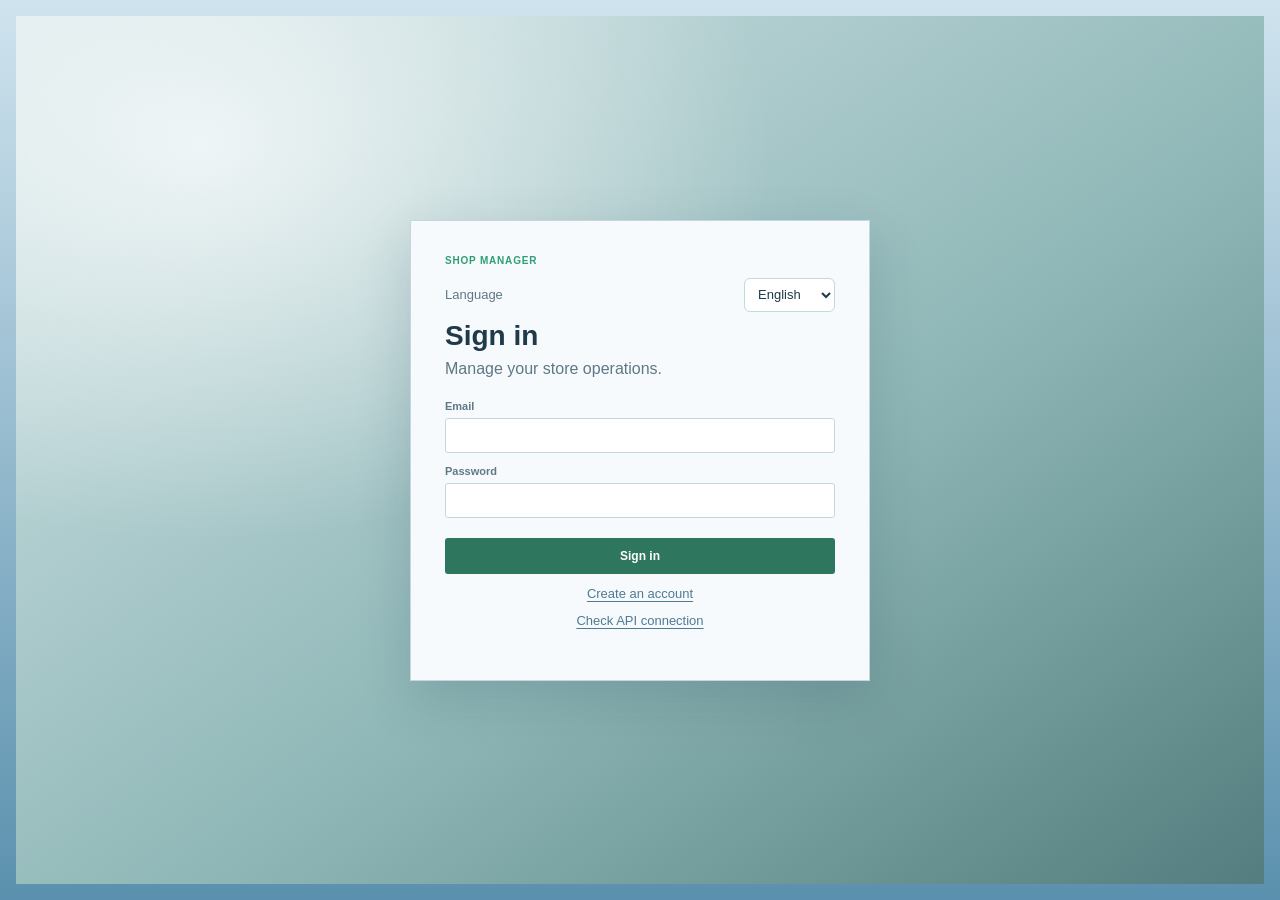
==== frontend/index.html @ 529cd122 "remove api" ====
<!DOCTYPE html>
<html lang="en" data-theme="light">
<head>
  <meta charset="UTF-8" />
  <meta name="viewport" content="width=device-width, initial-scale=1.0" />
  <title>Shop Manager</title>
  <link rel="stylesheet" href="css/style.css" />
</head>
<body>
  <section class="auth-screen" id="authScreen">
    <form class="auth-panel" id="authForm">
      <p class="eyebrow">SHOP MANAGER</p>
      <label class="language-picker"><span>Language</span><select class="language-select" aria-label="Language"><option value="en">English</option><option value="sw">Kiswahili</option></select></label>
      <h1 id="authTitle">Sign in</h1>
      <p class="auth-copy" id="authCopy">Manage your store operations.</p>
      <div class="form-grid" id="authFields"></div>
      <div class="auth-error" id="authError" role="alert" hidden></div>
      <button class="button button--primary button--full" id="authSubmit" type="submit">Sign in</button>
      <button class="text-button" id="authSwitch" type="button">Create an account</button>
      <button class="text-button" id="healthCheck" type="button">Check API connection</button>
      <p class="connection-state" id="connectionState" aria-live="polite"></p>
    </form>
  </section>

  <div class="app" id="app" hidden>
    <button class="menu-backdrop" id="menuBackdrop" type="button" aria-label="Close navigation menu" hidden></button>
    <aside class="sidebar">
      <div class="profile">
        <button class="avatar" id="userAvatar" type="button" aria-label="Change profile picture" title="Change profile picture"><span id="userAvatarInitial"></span><span class="avatar-edit" aria-hidden="true">+</span></button>
        <input id="profileImageInput" type="file" accept="image/jpeg,image/png,image/webp" hidden>
        <p class="profile__name" id="userName"></p>
        <p class="profile__email" id="userEmail"></p>
      </div>
      <nav class="nav" id="nav" aria-label="Main navigation"></nav>
      <button class="nav__item nav__logout" id="logoutBtn" type="button"><span>↪</span><span>Sign out</span></button>
    </aside>
    <main class="main">
      <header class="topbar">
        <button class="menu-toggle" id="menuToggle" type="button" aria-label="Open navigation menu" aria-expanded="false" aria-controls="nav"><span></span><span></span><span></span></button>
        <h1 class="topbar__title" id="pageTitle">Dashboard</h1>
        <div class="topbar__actions">
          <span class="api-indicator" id="apiIndicator">Connected</span>
          <label class="language-picker language-picker--compact"><span class="visually-hidden">Language</span><select class="language-select" aria-label="Language"><option value="en">English</option><option value="sw">Kiswahili</option></select></label>
          <button class="theme-toggle" id="themeToggle" type="button" aria-label="Toggle dark mode"><span class="theme-toggle__knob"></span></button>
        </div>
      </header>
      <div id="view" class="view" aria-live="polite"></div>
      <div class="toast" id="toast" role="status" hidden></div>
    </main>
  </div>

  <script src="js/api.js"></script>
  <script src="js/app.js"></script>
</body>
</html>
---- frontend/css/style.css ----
/* =====================================================
   style.css  -  Inventory Management Dashboard
   Sections:
     1. Theme variables (light + dark)
     2. Base / reset
     3. Layout (sidebar + main)
     4. Sidebar
     5. Top bar
     6. Cards (shared)
     7. Overview stat cards
     8. Users, Pie chart, Top stores
     9. Line chart
    10. Responsive rules
   ===================================================== */

/* ---------- 1. THEME VARIABLES ---------- */
:root {
  --bg-from: #cfe3ee;
  --bg-to: #5b91ae;
  --sidebar: #285a73;
  --sidebar-text: #e6f1f6;
  --surface: #f6fafc;          /* card background */
  --surface-alt: #ffffff;
  --text: #1f3a4a;
  --text-muted: #5f7885;
  --border: #c5d6df;
  --accent: #4f7a93;           /* bars + dark pie slice */
  --accent-light: #b5c9d6;     /* light pie slice */
  --green: #dff3ea;
  --green-border: #a9d7c3;
  --green-icon: #2f9e75;
  --red: #fbe3d9;
  --red-border: #e9a98d;
  --red-icon: #c8643a;
  --expense: #d99a6c;
  --profit: #3f8a6b;
  --shadow: 0 2px 6px rgba(20, 50, 70, 0.12);
}

[data-theme="dark"] {
  --bg-from: #14232d;
  --bg-to: #1d3a4b;
  --sidebar: #0f1d26;
  --surface: #1c3140;
  --surface-alt: #243f51;
  --text: #e4eef3;
  --text-muted: #94adbb;
  --border: #35566a;
  --accent: #6aa3c2;
  --accent-light: #3b5a6d;
  --green: #1f4a3c;
  --green-border: #2f7a60;
  --red: #4d2f25;
  --red-border: #9c5a3f;
  --shadow: 0 2px 6px rgba(0, 0, 0, 0.4);
}

/* ---------- 2. BASE ---------- */
* { box-sizing: border-box; margin: 0; padding: 0; }

body {
  font-family: "Nunito", "Segoe UI", Arial, sans-serif;
  color: var(--text);
  background: linear-gradient(180deg, var(--bg-from), var(--bg-to));
  min-height: 100vh;
  padding: 16px;
}

button { font: inherit; color: inherit; cursor: pointer; border: none; background: none; }
ul { list-style: none; }

/* Icons are inline SVG: they take the colour of their parent */
svg { width: 100%; height: 100%; fill: currentColor; display: block; }

/* ---------- 3. LAYOUT ---------- */
.app {
  display: grid;
  grid-template-columns: 220px 1fr;
  max-width: 1280px;
  min-height: calc(100vh - 32px);
  margin: 0 auto;
  background: var(--bg-from);
  border: 4px solid #111;
  border-radius: 14px;
  overflow: hidden;
}

.main {
  display: flex;
  flex-direction: column;
  gap: 14px;
  padding: 0 14px 14px;
  background: #cde0ea;
}
[data-theme="dark"] .main { background: #172b38; }

.row--middle {
  display: grid;
  grid-template-columns: 1fr 1.6fr 1.5fr;
  gap: 14px;
}

/* ---------- 4. SIDEBAR ---------- */
.sidebar {
  display: flex;
  flex-direction: column;
  background: var(--sidebar);
  color: var(--sidebar-text);
  padding: 22px 0 24px 14px;
}

.profile { text-align: center; padding-right: 14px; margin-bottom: 26px; }

.avatar {
  position: relative;
  width: 62px; height: 62px;
  margin: 0 auto 10px;
  border-radius: 50%;
  border: 3px solid #8fb7cb;
  background: #e6eef2;
  color: var(--sidebar);
  font-size: 22px; font-weight: 800;
  display: grid; place-items: center;
  overflow: hidden;
}
.avatar img { width: 100%; height: 100%; object-fit: cover; }
.avatar-edit { position: absolute; right: 0; bottom: 0; display: grid; width: 21px; height: 21px; place-items: center; border: 2px solid var(--sidebar); border-radius: 50%; background: var(--surface); color: var(--text); font-size: 15px; line-height: 1; }
.avatar:focus-visible { outline: 3px solid #f2c14e; outline-offset: 3px; }
.profile__name  { font-size: 13px; font-weight: 700; }
.profile__email { font-size: 9px; opacity: 0.75; margin-top: 2px; }

.nav { display: flex; flex-direction: column; gap: 6px; flex: 1; }

.nav__item {
  display: flex; align-items: center; gap: 12px;
  width: 100%;
  padding: 11px 16px;
  font-size: 13px; text-align: left;
  color: var(--sidebar-text);
  border-radius: 24px 0 0 24px;     /* rounded on the left only */
  transition: background 0.2s;
}
.nav__item:hover { background: rgba(255, 255, 255, 0.1); }

/* The active item looks like a tab merged into the page */
.nav__item.is-active {
  background: #e4eff5;
  color: var(--sidebar);
  font-weight: 700;
}
[data-theme="dark"] .nav__item.is-active { background: #172b38; color: var(--text); }

.nav__icon { width: 16px; height: 16px; flex-shrink: 0; }
.nav__logout { margin-top: auto; }

/* ---------- 5. TOP BAR ---------- */
.topbar {
  display: flex; align-items: center; justify-content: space-between;
  gap: 12px;
  padding: 14px 4px;
  margin: 0 -14px;
  padding-inline: 18px;
  background: var(--surface);
  border-bottom: 1px solid var(--border);
}
.topbar__title { font-size: 21px; font-weight: 800; }
.topbar__actions { display: flex; align-items: center; gap: 12px; }
.menu-toggle, .menu-backdrop { display: none; }
.menu-toggle { width: 40px; height: 40px; flex: 0 0 40px; place-items: center; gap: 5px; padding: 8px; border: 1px solid var(--border); border-radius: 5px; background: var(--surface-alt); }
.menu-toggle span { display: block; width: 20px; height: 2px; background: currentColor; }
.menu-backdrop[hidden] { display: none; }
.language-picker { display: flex; align-items: center; justify-content: space-between; gap: 10px; margin: 12px 0 8px; color: var(--text-muted); font-size: 13px; }
.language-picker--compact { margin: 0; }
.language-select { min-height: 34px; padding: 5px 9px; border: 1px solid var(--border); border-radius: 6px; background: var(--surface-alt); color: var(--text); font: inherit; }
.language-picker--compact .language-select { min-height: 30px; }

.search {
  display: flex; align-items: center;
  width: 190px;
  padding: 4px 10px;
  border: 1.5px solid var(--text);
  border-radius: 20px;
  background: var(--surface-alt);
}
.search input {
  flex: 1; min-width: 0;
  border: none; outline: none; background: none;
  color: var(--text); font-size: 12px;
}
.search__icon { width: 15px; height: 15px; color: var(--text-muted); }

/* Light / dark switch */
.theme-toggle {
  position: relative;
  width: 44px; height: 20px;
  border-radius: 12px;
  background: #3f6e8a;
}
.theme-toggle__knob {
  position: absolute; top: 3px; left: 4px;
  width: 14px; height: 14px;
  border-radius: 50%;
  background: #cfe6f2;
  transition: transform 0.25s;
}
[data-theme="dark"] .theme-toggle__knob { transform: translateX(22px); }

.bell { width: 20px; height: 20px; color: #c0463a; }

/* ---------- 6. CARDS (shared) ---------- */
.card {
  background: var(--surface);
  border-radius: 10px;
  padding: 14px 16px;
  box-shadow: var(--shadow);
}
.card__header { display: flex; justify-content: space-between; align-items: center; }
.card__title { font-size: 14px; font-weight: 800; }
.dots { color: var(--text-muted); font-weight: 700; }

/* ---------- 7. OVERVIEW ---------- */
.overview__grid {
  display: grid;
  grid-template-columns: repeat(4, 1fr);
  gap: 14px;
  margin-top: 10px;
}

.stat {
  position: relative;
  display: flex; align-items: center; gap: 10px;
  padding: 12px;
  border: 1.5px solid;
  border-radius: 12px;
}
.stat--green { background: var(--green); border-color: var(--green-border); }
.stat--green .stat__icon { color: var(--green-icon); }
.stat--red   { background: var(--red);   border-color: var(--red-border); }
.stat--red   .stat__icon { color: var(--red-icon); }

.stat__icon {
  width: 34px; height: 34px; padding: 7px;
  border-radius: 8px;
  background: rgba(255, 255, 255, 0.6);
  flex-shrink: 0;
}
.stat__value { font-size: 19px; font-weight: 800; line-height: 1.1; }
.stat__label { font-size: 11px; color: var(--text-muted); }

.stat__info {
  position: absolute; right: 6px; bottom: 5px;
  width: 15px; height: 15px;
  border-radius: 50%;
  background: var(--text); color: var(--surface);
  font-size: 10px; font-weight: 800;
  display: grid; place-items: center;
}

/* ---------- 8a. USERS CARD ---------- */
.users { display: flex; flex-direction: column; }
.users__icon {
  width: 36px; height: 36px; padding: 7px;
  margin-top: 14px;
  border: 1.5px solid var(--accent);
  border-radius: 8px;
  color: var(--accent);
  background: var(--surface-alt);
}
.users__value { font-size: 22px; font-weight: 800; margin-top: 8px; }
.users__label { font-size: 12px; color: var(--text-muted); }

/* ---------- 8b. PIE CHART ---------- */
.inventory__body {
  display: flex; align-items: center; justify-content: space-around;
  gap: 16px;
  margin-top: 12px;
}

/* The pie itself is a CSS conic-gradient; main.js sets --sold */
.pie {
  --sold: 32%;
  position: relative;
  width: 120px; height: 120px;
  border-radius: 50%;
  background: conic-gradient(var(--accent-light) 0 var(--sold), var(--accent) var(--sold) 100%);
  flex-shrink: 0;
}
.pie__label { position: absolute; font-size: 12px; font-weight: 800; color: var(--text); }
.pie__label--sold  { top: 18%; right: 14%; }
.pie__label--total { bottom: 24%; left: 18%; color: #fff; }

.legend { display: flex; flex-direction: column; gap: 14px; font-size: 12px; font-weight: 700; }
.legend li { display: flex; align-items: center; gap: 10px; }
.legend__box { width: 24px; height: 22px; border-radius: 4px; border: 1px solid var(--border); }
.legend__box--sold  { background: var(--accent-light); }
.legend__box--total { background: var(--accent); }

/* ---------- 8c. TOP STORES ---------- */
.stores__list { display: flex; flex-direction: column; gap: 9px; margin-top: 14px; }
.store { display: grid; grid-template-columns: 105px 1fr 34px; align-items: center; gap: 8px; font-size: 10px; }
.store__name { font-weight: 600; }
.store__track { height: 9px; }
.store__bar {
  height: 100%;
  border-radius: 0 6px 6px 0;
  background: var(--accent);
  width: 0;                         /* animated to its real width by JS */
  transition: width 0.8s ease;
}
.store__value { text-align: right; font-weight: 600; }
.stores__empty { margin-top: 20px; font-size: 12px; color: var(--text-muted); }

/* ---------- 9. LINE CHART ---------- */
.chart__range { font-size: 12px; color: var(--text-muted); }
.chart__canvas { margin-top: 6px; }
.chart__canvas svg { width: 100%; height: auto; fill: none; }

.axis-label   { font-size: 11px; fill: var(--text); font-weight: 700; }
.grid-line    { stroke: var(--text-muted); stroke-width: 1; stroke-dasharray: 3 3; opacity: 0.6; }
.line         { stroke-width: 2; }
.line--expense { stroke: var(--expense); }
.line--profit  { stroke: var(--profit); }
.area--expense { fill: var(--expense); opacity: 0.18; }
.area--profit  { fill: var(--profit);  opacity: 0.18; }
.tag__box      { rx: 3; }
.tag__text     { font-size: 9px; fill: #fff; font-weight: 700; text-anchor: middle; }

/* ---------- 10. RESPONSIVE ---------- */
@media (max-width: 1000px) {
  .row--middle { grid-template-columns: 1fr 1fr; }
  .stores { grid-column: 1 / -1; }
  .overview__grid { grid-template-columns: repeat(2, 1fr); }
}

@media (max-width: 700px) {
  body { padding: 0; }
  .app { grid-template-columns: 1fr; border-radius: 0; border-width: 0; }
  .sidebar { padding: 14px; }
  .nav { flex-direction: row; flex-wrap: wrap; }
  .nav__item { width: auto; border-radius: 20px; }
  .nav__logout { margin-top: 8px; }
  .row--middle { grid-template-columns: 1fr; }
  .topbar { flex-wrap: wrap; }
  .search { width: 140px; }
}

/* ---------- API-backed workspace ---------- */
[hidden] { display: none !important; }

.auth-screen {
  min-height: calc(100vh - 32px);
  display: grid;
  place-items: center;
  padding: 24px;
  background: radial-gradient(ellipse at 15% 15%, rgba(255,255,255,.72), transparent 38%), linear-gradient(145deg, #d6e7ea, #8eb6b6 58%, #537d7e);
}
.auth-panel {
  width: min(100%, 460px);
  padding: 34px;
  background: var(--surface);
  border: 1px solid var(--border);
  box-shadow: 0 18px 50px rgba(20,50,70,.16);
}
.auth-panel h1 { margin: 8px 0; font-size: 28px; }
.auth-copy { margin-bottom: 22px; color: var(--text-muted); }
.auth-panel > .field { margin-top: 12px; }
.auth-panel .button { margin-top: 20px; }
.auth-error { padding: 10px 12px; margin-top: 14px; color: #8c3025; background: #fbe3d9; border-left: 3px solid #c8643a; font-size: 13px; }
.connection-state { min-height: 18px; color: var(--text-muted); font-size: 12px; text-align: center; }
.text-button { display: block; margin: 12px auto 0; color: var(--accent); font-size: 13px; text-decoration: underline; text-underline-offset: 3px; }
.app { max-width: 1480px; border: 1px solid rgba(31,58,74,.3); border-radius: 8px; }
.main { min-width: 0; background: var(--bg-from); }
.view { display: grid; gap: 14px; min-width: 0; }
.topbar__title { font-size: 20px; }
.topbar__actions { min-height: 28px; }
.api-indicator { color: var(--text-muted); font-size: 11px; }
.metrics-grid { display: grid; grid-template-columns: repeat(4, minmax(0, 1fr)); gap: 12px; }
.metrics-grid--reports { grid-template-columns: repeat(4, minmax(0, 1fr)); }
.metric { display: flex; min-width: 0; flex-direction: column; gap: 7px; padding: 16px; border: 1px solid var(--border); border-top: 3px solid var(--green-icon); background: var(--surface); }
.metric > span { color: var(--text-muted); font-size: 12px; }
.metric strong { overflow-wrap: anywhere; font-size: 22px; line-height: 1.15; }
.metric small { color: var(--text-muted); font-size: 11px; }
.panel { min-width: 0; padding: 18px; background: var(--surface); border: 1px solid var(--border); box-shadow: var(--shadow); }
.panel-heading { display: flex; align-items: center; justify-content: space-between; gap: 12px; margin-bottom: 16px; }
.panel-heading h2 { font-size: 15px; }
.eyebrow { color: var(--green-icon); font-size: 10px; font-weight: 800; letter-spacing: .08em; }
.summary-grid { display: grid; grid-template-columns: repeat(3, minmax(0, 1fr)); gap: 12px; }
.summary-grid .metric { background: var(--surface-alt); }
.form-grid { display: grid; grid-template-columns: repeat(2, minmax(0, 1fr)); gap: 12px; }
.field { display: flex; min-width: 0; flex-direction: column; gap: 6px; color: var(--text-muted); font-size: 11px; font-weight: 700; }
.field--wide { grid-column: 1 / -1; }
.field--compact { min-width: 135px; }
.field input, .field select, .field textarea, .inline-search input {
  width: 100%; min-width: 0; padding: 9px 10px; border: 1px solid var(--border); border-radius: 3px;
  background: var(--surface-alt); color: var(--text); font: inherit; font-size: 13px; outline-color: var(--green-icon);
}
.field textarea { min-height: 76px; resize: vertical; }
.field input[type="checkbox"] { width: 18px; height: 18px; accent-color: var(--green-icon); }
.field input[type="file"] { padding: 7px; font-size: 11px; }
.file-input { margin-top: 6px; }
.form-actions { display: flex; align-items: center; gap: 8px; margin-top: 14px; }
.button { min-height: 36px; padding: 8px 13px; border: 1px solid transparent; border-radius: 3px; font-size: 12px; font-weight: 700; }
.button:disabled { opacity: .6; cursor: wait; }
.button--primary { color: #fff; background: #2f765f; }
.button--secondary { border-color: var(--border); background: var(--surface-alt); }
.button--danger { color: #fff; background: #a94436; }
.button--full { width: 100%; }
.mini-button { padding: 5px 7px; border: 1px solid var(--border); border-radius: 3px; background: var(--surface-alt); font-size: 11px; }
.mini-button--danger { color: #a94436; }
.row-actions { display: flex; gap: 6px; white-space: nowrap; }
.table-wrap { overflow-x: auto; }
table { width: 100%; border-collapse: collapse; font-size: 12px; text-align: left; }
th { padding: 9px 10px; color: var(--text-muted); border-bottom: 1px solid var(--border); font-size: 10px; text-transform: uppercase; }
td { padding: 11px 10px; border-bottom: 1px solid var(--border); }
tbody tr:last-child td { border-bottom: 0; }
.empty-inline, .loading-state { padding: 18px 0; color: var(--text-muted); font-size: 13px; }
.empty-state { padding: 28px; border: 1px solid var(--border); background: var(--surface); }
.empty-state h2 { margin-bottom: 8px; font-size: 17px; }
.empty-state p { margin-bottom: 18px; color: var(--text-muted); font-size: 13px; }
.status { color: #267356; font-size: 11px; font-weight: 700; }
.status--low { color: #b04a32; }
.inline-search input { width: 210px; }
.sale-lines { display: grid; gap: 10px; margin-top: 14px; }
.sale-line { display: grid; grid-template-columns: minmax(0, 1fr) 120px auto; align-items: end; gap: 10px; padding: 10px; background: var(--surface-alt); border: 1px solid var(--border); }
.admin-form { align-items: end; }
.listing-grid { display: grid; grid-template-columns: repeat(3, minmax(0, 1fr)); gap: 14px; align-items: start; }
.listing { overflow: hidden; border: 1px solid var(--border); background: var(--surface); }
.listing__image { height: 170px; display: grid; place-items: center; overflow: hidden; background: linear-gradient(145deg, #dcebea, #b0cbc3); color: #397565; font-size: 12px; font-weight: 800; }
.listing__image img { width: 100%; height: 100%; object-fit: cover; }
.listing__content { padding: 15px; }
.listing__content h2 { margin: 6px 0; font-size: 16px; }
.listing__content > p:not(.eyebrow) { min-height: 38px; color: var(--text-muted); font-size: 12px; }
.listing__meta { display: flex; justify-content: space-between; gap: 8px; margin: 14px 0 8px; font-size: 12px; }
.listing__meta span { color: var(--text-muted); text-align: right; }
.listing__content a { color: var(--accent); font-size: 12px; }
.toast { position: fixed; right: 24px; bottom: 24px; z-index: 10; max-width: min(420px, calc(100vw - 32px)); padding: 12px 16px; color: #fff; background: #2f765f; box-shadow: var(--shadow); font-size: 13px; }
.toast--error { background: #a94436; }
.visually-hidden { position: absolute; width: 1px; height: 1px; overflow: hidden; clip: rect(0,0,0,0); white-space: nowrap; }

@media (max-width: 1000px) {
  .metrics-grid, .metrics-grid--reports { grid-template-columns: repeat(2, minmax(0, 1fr)); }
  .listing-grid { grid-template-columns: repeat(2, minmax(0, 1fr)); }
}
@media (max-width: 700px) {
  .app { display: block; min-height: 100vh; overflow: visible; }
  .sidebar { position: fixed; inset: 0 auto 0 0; z-index: 21; width: min(300px, 85vw); overflow-y: auto; padding: 18px 14px; box-shadow: 8px 0 28px rgba(0, 0, 0, .2); transform: translateX(-105%); transition: transform .22s ease; }
  .app.is-menu-open .sidebar { transform: translateX(0); }
  .menu-toggle { display: grid; }
  .menu-backdrop:not([hidden]) { position: fixed; inset: 0; z-index: 20; display: block; background: rgba(10, 22, 29, .48); }
  .profile { display: grid; grid-template-columns: 42px 1fr; align-items: center; column-gap: 10px; margin: 0 0 12px; text-align: left; }
  .avatar { grid-row: span 2; width: 42px; height: 42px; margin: 0; }
  .profile__email { overflow-wrap: anywhere; }
  .nav { flex-direction: column; flex-wrap: nowrap; gap: 4px; }
  .nav__item { width: 100%; padding: 10px; border-radius: 5px; }
  .nav__logout { margin-top: 4px; }
  .main { padding: 0 10px 14px; }
  .topbar { flex-wrap: nowrap; gap: 8px; margin: 0 -10px 4px; padding-inline: 12px; }
  .topbar__title { min-width: 0; flex: 1; overflow-wrap: anywhere; font-size: 16px; }
  .topbar__actions { gap: 8px; }
  .api-indicator { display: none; }
  .panel { padding: 13px; }
  .summary-grid, .listing-grid { grid-template-columns: 1fr; }
  .form-grid { grid-template-columns: 1fr; }
  .field--wide { grid-column: auto; }
  .panel-heading { align-items: flex-start; }
  .inline-search input { width: 145px; }
  .sale-line { grid-template-columns: minmax(0, 1fr) 84px; }
  .sale-line .mini-button { grid-column: 1 / -1; justify-self: end; }
  .auth-screen { min-height: 100vh; padding: 16px; }
  .auth-panel { padding: 24px; }
}
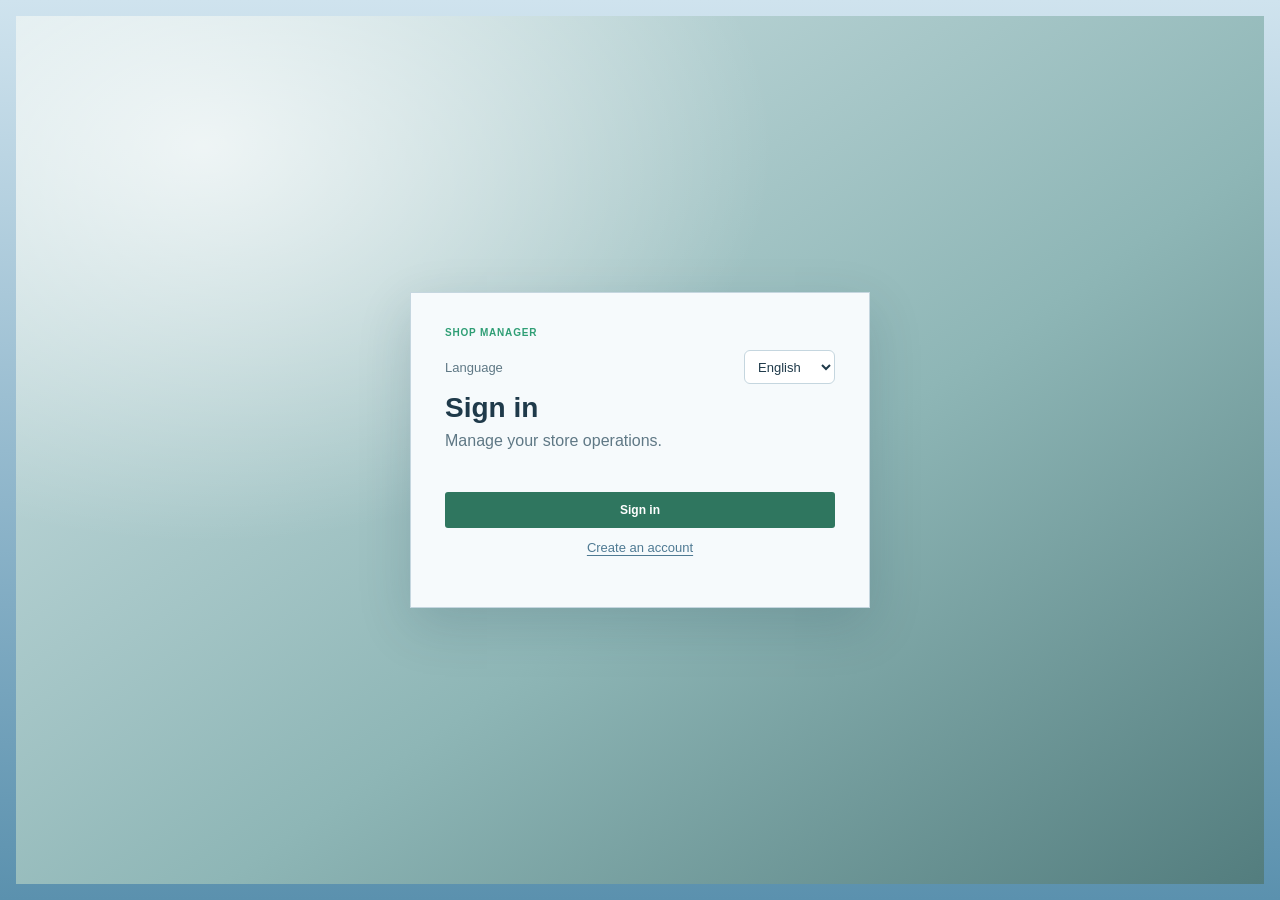
==== commit a3f4ac31: "All changes" ====
--- a/frontend/index.html
+++ b/frontend/index.html
@@ -1,55 +1,112 @@
-<!DOCTYPE html>
+<!doctype html>
 <html lang="en" data-theme="light">
-<head>
-  <meta charset="UTF-8" />
-  <meta name="viewport" content="width=device-width, initial-scale=1.0" />
-  <title>Shop Manager</title>
-  <link rel="stylesheet" href="css/style.css" />
-</head>
-<body>
-  <section class="auth-screen" id="authScreen">
-    <form class="auth-panel" id="authForm">
-      <p class="eyebrow">SHOP MANAGER</p>
-      <label class="language-picker"><span>Language</span><select class="language-select" aria-label="Language"><option value="en">English</option><option value="sw">Kiswahili</option></select></label>
-      <h1 id="authTitle">Sign in</h1>
-      <p class="auth-copy" id="authCopy">Manage your store operations.</p>
-      <div class="form-grid" id="authFields"></div>
-      <div class="auth-error" id="authError" role="alert" hidden></div>
-      <button class="button button--primary button--full" id="authSubmit" type="submit">Sign in</button>
-      <button class="text-button" id="authSwitch" type="button">Create an account</button>
-      <button class="text-button" id="healthCheck" type="button">Check API connection</button>
-      <p class="connection-state" id="connectionState" aria-live="polite"></p>
-    </form>
-  </section>
+  <head>
+    <meta charset="UTF-8" />
+    <meta name="viewport" content="width=device-width, initial-scale=1.0" />
+    <title>Shop Manager</title>
+    <link rel="stylesheet" href="css/style.css" />
+  </head>
+  <body>
+    <section class="auth-screen" id="authScreen">
+      <form class="auth-panel" id="authForm">
+        <p class="eyebrow">SHOP MANAGER</p>
+        <label class="language-picker"
+          ><span>Language</span
+          ><select class="language-select" aria-label="Language">
+            <option value="en">English</option>
+            <option value="sw">Kiswahili</option>
+          </select></label
+        >
+        <h1 id="authTitle">Sign in</h1>
+        <p class="auth-copy" id="authCopy">Manage your store operations.</p>
+        <div class="form-grid" id="authFields"></div>
+        <div class="auth-error" id="authError" role="alert" hidden></div>
+        <button
+          class="button button--primary button--full"
+          id="authSubmit"
+          type="submit"
+        >
+          Sign in
+        </button>
+        <button class="text-button" id="authSwitch" type="button">
+          Create an account
+        </button>
+        <p class="connection-state" id="connectionState" aria-live="polite"></p>
+      </form>
+    </section>
 
-  <div class="app" id="app" hidden>
-    <button class="menu-backdrop" id="menuBackdrop" type="button" aria-label="Close navigation menu" hidden></button>
-    <aside class="sidebar">
-      <div class="profile">
-        <button class="avatar" id="userAvatar" type="button" aria-label="Change profile picture" title="Change profile picture"><span id="userAvatarInitial"></span><span class="avatar-edit" aria-hidden="true">+</span></button>
-        <input id="profileImageInput" type="file" accept="image/jpeg,image/png,image/webp" hidden>
-        <p class="profile__name" id="userName"></p>
-        <p class="profile__email" id="userEmail"></p>
-      </div>
-      <nav class="nav" id="nav" aria-label="Main navigation"></nav>
-      <button class="nav__item nav__logout" id="logoutBtn" type="button"><span>↪</span><span>Sign out</span></button>
-    </aside>
-    <main class="main">
-      <header class="topbar">
-        <button class="menu-toggle" id="menuToggle" type="button" aria-label="Open navigation menu" aria-expanded="false" aria-controls="nav"><span></span><span></span><span></span></button>
-        <h1 class="topbar__title" id="pageTitle">Dashboard</h1>
-        <div class="topbar__actions">
-          <span class="api-indicator" id="apiIndicator">Connected</span>
-          <label class="language-picker language-picker--compact"><span class="visually-hidden">Language</span><select class="language-select" aria-label="Language"><option value="en">English</option><option value="sw">Kiswahili</option></select></label>
-          <button class="theme-toggle" id="themeToggle" type="button" aria-label="Toggle dark mode"><span class="theme-toggle__knob"></span></button>
+    <div class="app" id="app" hidden>
+      <button
+        class="menu-backdrop"
+        id="menuBackdrop"
+        type="button"
+        aria-label="Close navigation menu"
+        hidden
+      ></button>
+      <aside class="sidebar">
+        <div class="profile">
+          <button
+            class="avatar"
+            id="userAvatar"
+            type="button"
+            aria-label="Change profile picture"
+            title="Change profile picture"
+          >
+            <span id="userAvatarInitial"></span
+            ><span class="avatar-edit" aria-hidden="true">+</span>
+          </button>
+          <input
+            id="profileImageInput"
+            type="file"
+            accept="image/jpeg,image/png,image/webp"
+            hidden
+          />
+          <p class="profile__name" id="userName"></p>
+          <p class="profile__email" id="userEmail"></p>
         </div>
-      </header>
-      <div id="view" class="view" aria-live="polite"></div>
-      <div class="toast" id="toast" role="status" hidden></div>
-    </main>
-  </div>
+        <nav class="nav" id="nav" aria-label="Main navigation"></nav>
+        <button class="nav__item nav__logout" id="logoutBtn" type="button">
+          <span>↪</span><span>Sign out</span>
+        </button>
+      </aside>
+      <main class="main">
+        <header class="topbar">
+          <button
+            class="menu-toggle"
+            id="menuToggle"
+            type="button"
+            aria-label="Open navigation menu"
+            aria-expanded="false"
+            aria-controls="nav"
+          >
+            <span></span><span></span><span></span>
+          </button>
+          <h1 class="topbar__title" id="pageTitle">Dashboard</h1>
+          <div class="topbar__actions">
+            <span class="api-indicator" id="apiIndicator">Connected</span>
+            <label class="language-picker language-picker--compact"
+              ><span class="visually-hidden">Language</span
+              ><select class="language-select" aria-label="Language">
+                <option value="en">English</option>
+                <option value="sw">Kiswahili</option>
+              </select></label
+            >
+            <button
+              class="theme-toggle"
+              id="themeToggle"
+              type="button"
+              aria-label="Toggle dark mode"
+            >
+              <span class="theme-toggle__knob"></span>
+            </button>
+          </div>
+        </header>
+        <div id="view" class="view" aria-live="polite"></div>
+        <div class="toast" id="toast" role="status" hidden></div>
+      </main>
+    </div>
 
-  <script src="js/api.js"></script>
-  <script src="js/app.js"></script>
-</body>
+    <script src="js/api.js"></script>
+    <script src="js/app.js"></script>
+  </body>
 </html>
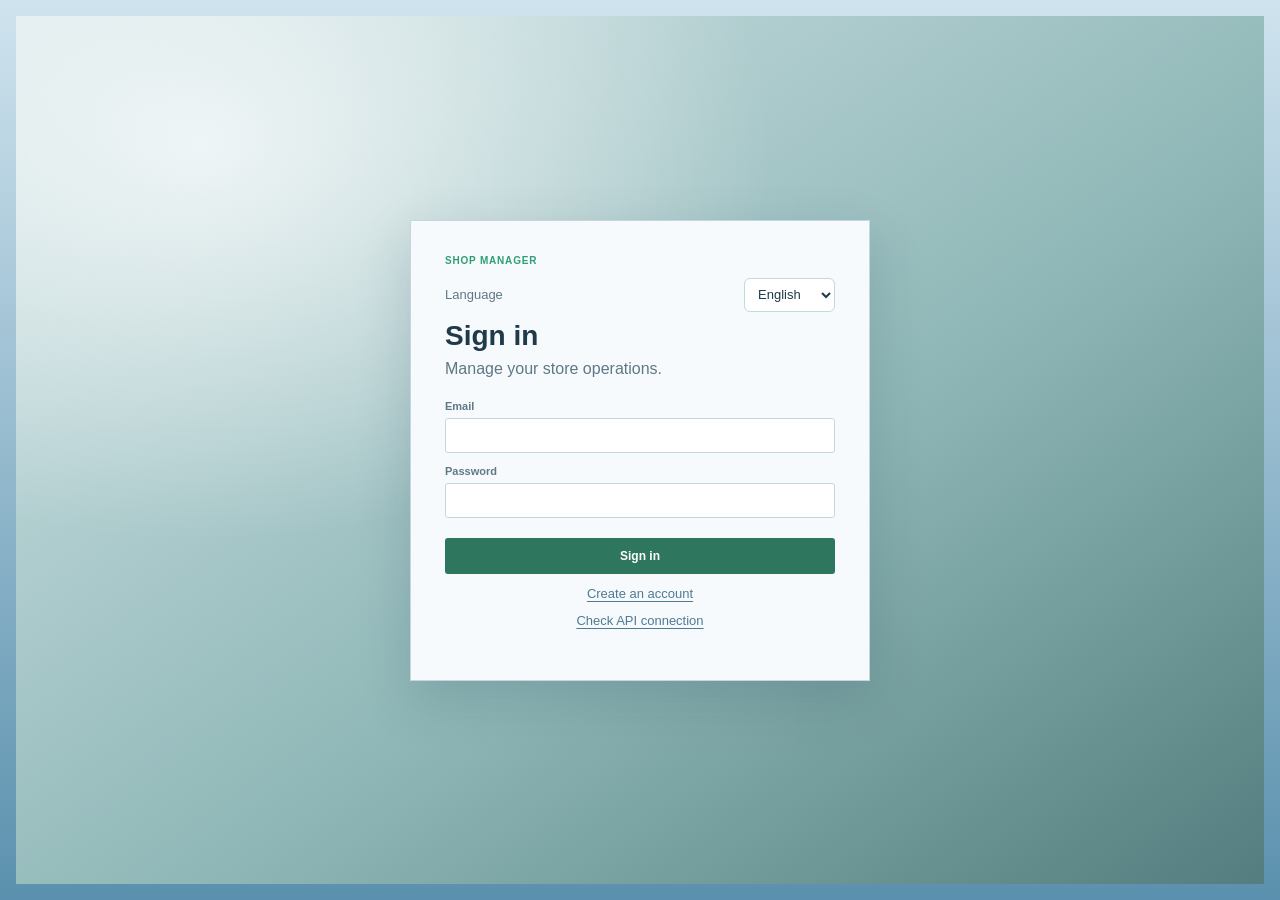
==== commit 3dfebc82: "replace changes" ====
--- a/frontend/index.html
+++ b/frontend/index.html
@@ -30,6 +30,9 @@
         </button>
         <button class="text-button" id="authSwitch" type="button">
           Create an account
+        </button>
+        <button class="text-button" id="healthCheck" type="button">
+           Check API connection
         </button>
         <p class="connection-state" id="connectionState" aria-live="polite"></p>
       </form>
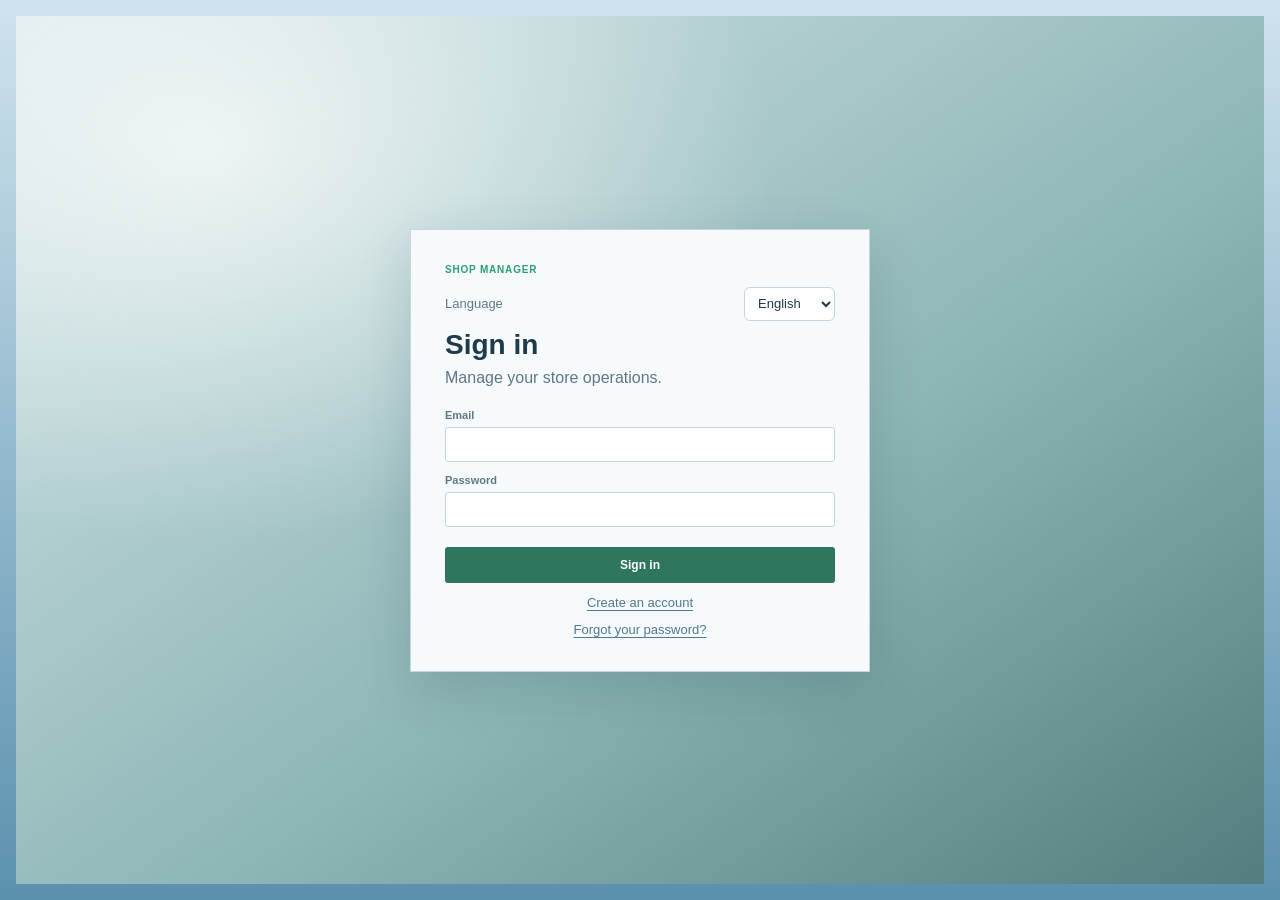
==== commit a367a838: "add forgot password" ====
--- a/frontend/index.html
+++ b/frontend/index.html
@@ -31,10 +31,9 @@
         <button class="text-button" id="authSwitch" type="button">
           Create an account
         </button>
-        <button class="text-button" id="healthCheck" type="button">
-           Check API connection
+        <button class="text-button" id="forgotPassword" type="button">
+          Forgot your password?
         </button>
-        <p class="connection-state" id="connectionState" aria-live="polite"></p>
       </form>
     </section>
 
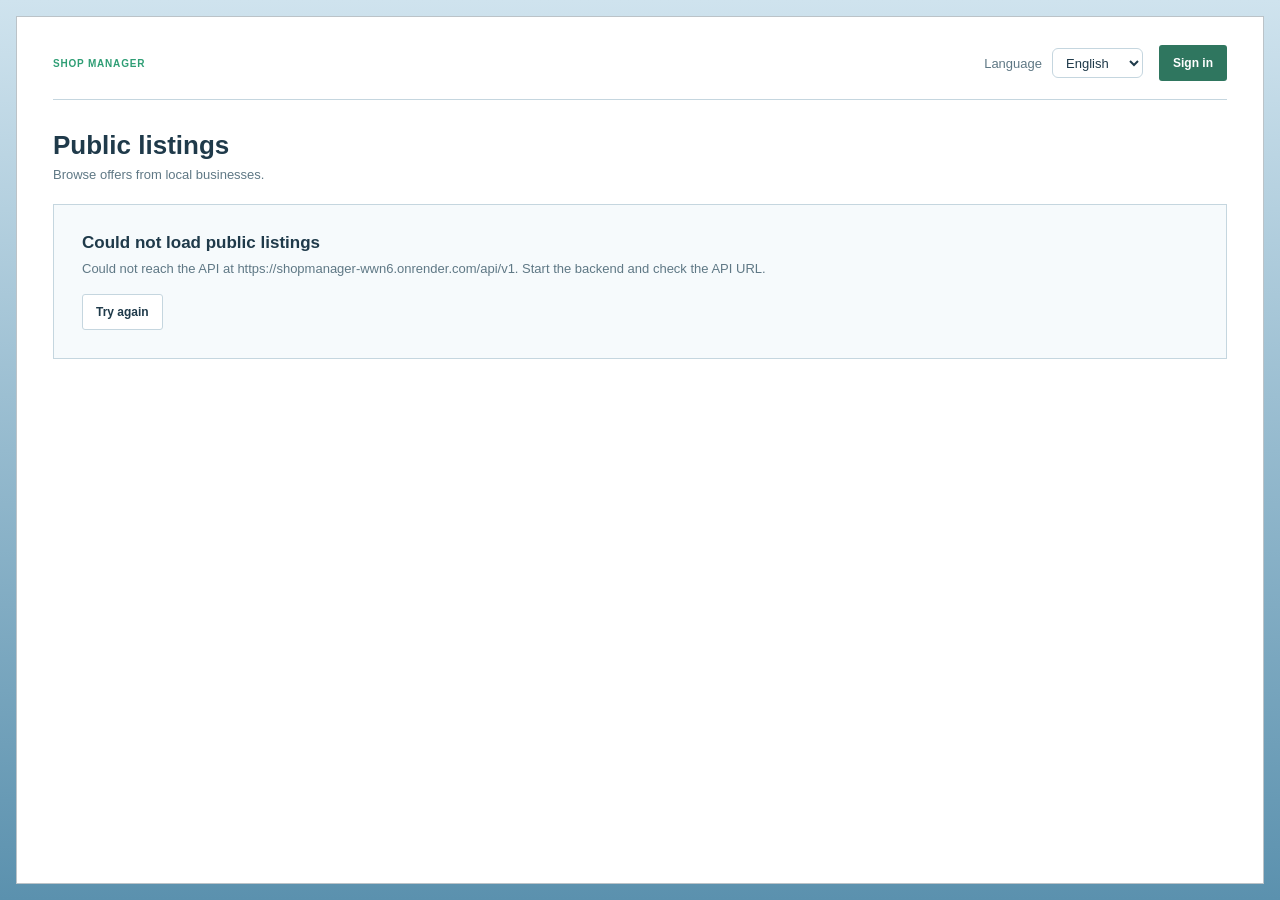
==== commit 50ff8495: "Add configaration of frontend" ====
--- a/frontend/index.html
+++ b/frontend/index.html
@@ -7,6 +7,31 @@
     <link rel="stylesheet" href="css/style.css" />
   </head>
   <body>
+    <section class="public-screen" id="publicScreen" hidden>
+      <header class="public-header">
+        <p class="eyebrow">SHOP MANAGER</p>
+        <div class="public-header__actions">
+          <label class="language-picker language-picker--compact"
+            ><span>Language</span
+            ><select class="language-select" aria-label="Language">
+              <option value="en">English</option>
+              <option value="sw">Kiswahili</option>
+            </select></label
+          >
+          <button class="button button--primary" id="publicSignIn" type="button">
+            Sign in
+          </button>
+        </div>
+      </header>
+      <main>
+        <div class="public-heading">
+          <h1>Public listings</h1>
+          <p>Browse offers from local businesses.</p>
+        </div>
+        <div id="publicListings" aria-live="polite"></div>
+      </main>
+    </section>
+
     <section class="auth-screen" id="authScreen">
       <form class="auth-panel" id="authForm">
         <p class="eyebrow">SHOP MANAGER</p>
@@ -33,6 +58,9 @@
         </button>
         <button class="text-button" id="forgotPassword" type="button">
           Forgot your password?
+        </button>
+        <button class="text-button" id="authPublicListings" type="button">
+          Browse public listings
         </button>
       </form>
     </section>
--- a/frontend/css/style.css
+++ b/frontend/css/style.css
@@ -354,6 +354,19 @@
   padding: 24px;
   background: radial-gradient(ellipse at 15% 15%, rgba(255,255,255,.72), transparent 38%), linear-gradient(145deg, #d6e7ea, #8eb6b6 58%, #537d7e);
 }
+.public-screen {
+  max-width: 1480px;
+  min-height: calc(100vh - 32px);
+  margin: 0 auto;
+  padding: 28px 36px 40px;
+  border: 1px solid rgba(31,58,74,.3);
+  background: var(--surface-alt);
+}
+.public-header { display: flex; align-items: center; justify-content: space-between; gap: 16px; padding-bottom: 18px; border-bottom: 1px solid var(--border); }
+.public-header__actions { display: flex; align-items: center; gap: 16px; }
+.public-heading { margin: 30px 0 22px; }
+.public-heading h1 { font-size: 26px; }
+.public-heading p { margin-top: 6px; color: var(--text-muted); font-size: 13px; }
 .auth-panel {
   width: min(100%, 460px);
   padding: 34px;
@@ -468,4 +481,7 @@
   .sale-line .mini-button { grid-column: 1 / -1; justify-self: end; }
   .auth-screen { min-height: 100vh; padding: 16px; }
   .auth-panel { padding: 24px; }
-}
+  .public-screen { min-height: 100vh; padding: 18px; }
+  .public-header { align-items: flex-start; flex-wrap: wrap; }
+  .public-header__actions { gap: 10px; }
+}
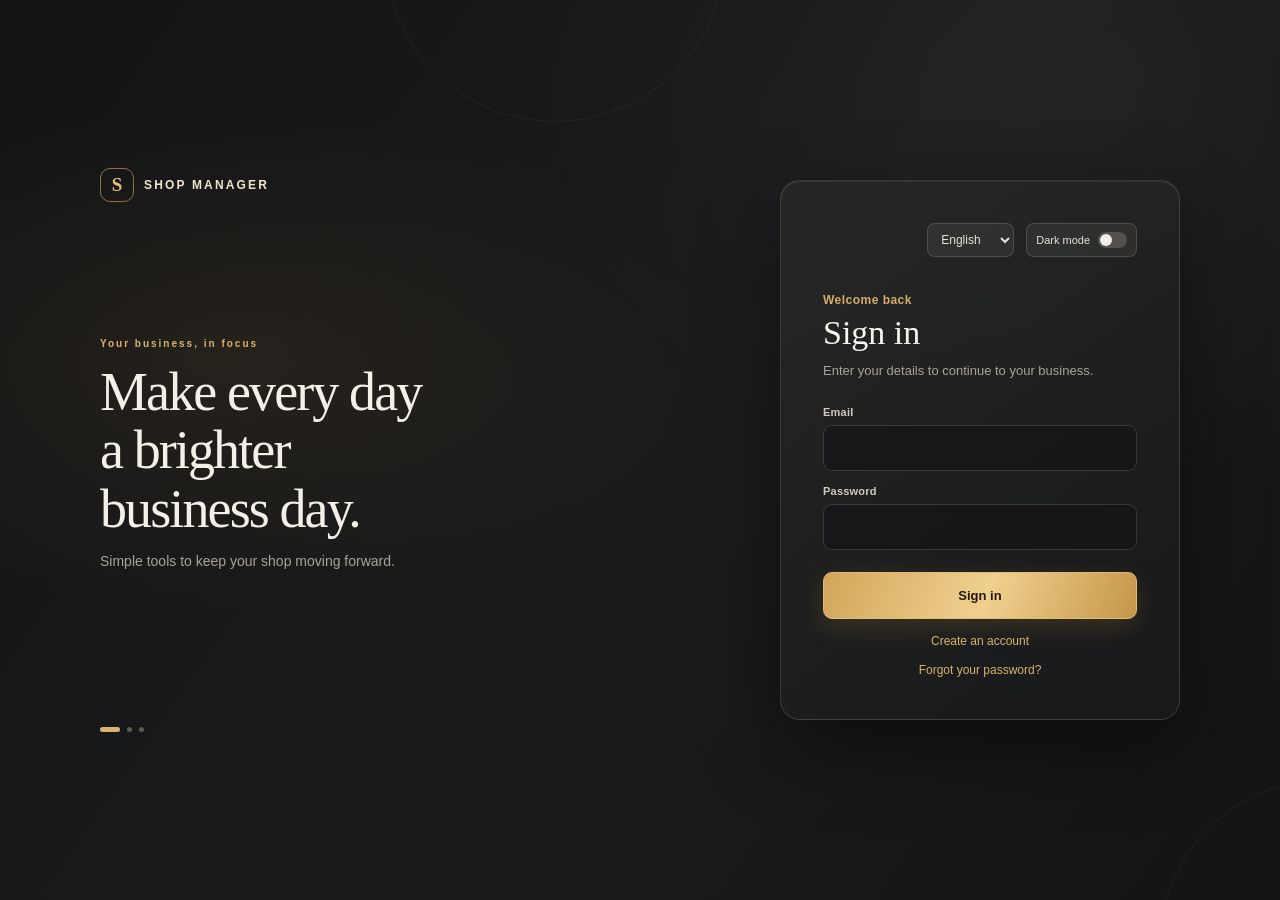
==== commit 96f9b194: "frontend modification" ====
--- a/frontend/index.html
+++ b/frontend/index.html
@@ -7,62 +7,57 @@
     <link rel="stylesheet" href="css/style.css" />
   </head>
   <body>
-    <section class="public-screen" id="publicScreen" hidden>
-      <header class="public-header">
-        <p class="eyebrow">SHOP MANAGER</p>
-        <div class="public-header__actions">
-          <label class="language-picker language-picker--compact"
-            ><span>Language</span
-            ><select class="language-select" aria-label="Language">
-              <option value="en">English</option>
-              <option value="sw">Kiswahili</option>
-            </select></label
+    <section class="auth-screen" id="authScreen">
+      <div class="auth-layout">
+        <aside class="auth-showcase" aria-hidden="true">
+          <p class="auth-brand"><span class="auth-brand__icon">S</span> SHOP MANAGER</p>
+          <div class="auth-showcase-copy">
+            <p class="auth-kicker">Your business, in focus</p>
+            <h2>Make every day a brighter business day.</h2>
+            <p>Simple tools to keep your shop moving forward.</p>
+          </div>
+          <div class="auth-showcase-dots"><span></span><span></span><span></span></div>
+        </aside>
+        <form class="auth-panel" id="authForm">
+          <div class="auth-toolbar">
+            <label class="language-picker language-picker--compact">
+              <span class="visually-hidden">Language</span>
+              <select class="language-select" aria-label="Language">
+                  <option value="en">English</option>
+                  <option value="sw">Kiswahili</option>
+                </select>
+              </label>
+            <button
+              class="auth-theme-toggle"
+              id="authThemeToggle"
+              type="button"
+              aria-label="Switch to light mode"
+              aria-pressed="false"
+            >
+              <span class="auth-theme-toggle__label" id="authThemeLabel">Dark mode</span>
+              <span class="auth-theme-toggle__track" aria-hidden="true"><span></span></span>
+            </button>
+          </div>
+          <p class="auth-greeting" id="authGreeting">Welcome back</p>
+          <h1 id="authTitle">Sign in</h1>
+          <p class="auth-copy" id="authCopy">Manage your store operations.</p>
+          <div class="form-grid" id="authFields"></div>
+          <div class="auth-error" id="authError" role="alert" hidden></div>
+          <button
+            class="auth-submit"
+            id="authSubmit"
+            type="submit"
           >
-          <button class="button button--primary" id="publicSignIn" type="button">
             Sign in
           </button>
-        </div>
-      </header>
-      <main>
-        <div class="public-heading">
-          <h1>Public listings</h1>
-          <p>Browse offers from local businesses.</p>
-        </div>
-        <div id="publicListings" aria-live="polite"></div>
-      </main>
-    </section>
-
-    <section class="auth-screen" id="authScreen">
-      <form class="auth-panel" id="authForm">
-        <p class="eyebrow">SHOP MANAGER</p>
-        <label class="language-picker"
-          ><span>Language</span
-          ><select class="language-select" aria-label="Language">
-            <option value="en">English</option>
-            <option value="sw">Kiswahili</option>
-          </select></label
-        >
-        <h1 id="authTitle">Sign in</h1>
-        <p class="auth-copy" id="authCopy">Manage your store operations.</p>
-        <div class="form-grid" id="authFields"></div>
-        <div class="auth-error" id="authError" role="alert" hidden></div>
-        <button
-          class="button button--primary button--full"
-          id="authSubmit"
-          type="submit"
-        >
-          Sign in
-        </button>
-        <button class="text-button" id="authSwitch" type="button">
-          Create an account
-        </button>
-        <button class="text-button" id="forgotPassword" type="button">
-          Forgot your password?
-        </button>
-        <button class="text-button" id="authPublicListings" type="button">
-          Browse public listings
-        </button>
-      </form>
+          <button class="text-button" id="authSwitch" type="button">
+            Create an account
+          </button>
+          <button class="text-button" id="forgotPassword" type="button">
+            Forgot your password?
+          </button>
+        </form>
+      </div>
     </section>
 
     <div class="app" id="app" hidden>
--- a/frontend/css/style.css
+++ b/frontend/css/style.css
@@ -19,13 +19,13 @@
   --bg-to: #5b91ae;
   --sidebar: #285a73;
   --sidebar-text: #e6f1f6;
-  --surface: #f6fafc;          /* card background */
+  --surface: #f6fafc; /* card background */
   --surface-alt: #ffffff;
   --text: #1f3a4a;
   --text-muted: #5f7885;
   --border: #c5d6df;
-  --accent: #4f7a93;           /* bars + dark pie slice */
-  --accent-light: #b5c9d6;     /* light pie slice */
+  --accent: #4f7a93; /* bars + dark pie slice */
+  --accent-light: #b5c9d6; /* light pie slice */
   --green: #dff3ea;
   --green-border: #a9d7c3;
   --green-icon: #2f9e75;
@@ -56,7 +56,11 @@
 }
 
 /* ---------- 2. BASE ---------- */
-* { box-sizing: border-box; margin: 0; padding: 0; }
+* {
+  box-sizing: border-box;
+  margin: 0;
+  padding: 0;
+}
 
 body {
   font-family: "Nunito", "Segoe UI", Arial, sans-serif;
@@ -66,11 +70,24 @@
   padding: 16px;
 }
 
-button { font: inherit; color: inherit; cursor: pointer; border: none; background: none; }
-ul { list-style: none; }
+button {
+  font: inherit;
+  color: inherit;
+  cursor: pointer;
+  border: none;
+  background: none;
+}
+ul {
+  list-style: none;
+}
 
 /* Icons are inline SVG: they take the colour of their parent */
-svg { width: 100%; height: 100%; fill: currentColor; display: block; }
+svg {
+  width: 100%;
+  height: 100%;
+  fill: currentColor;
+  display: block;
+}
 
 /* ---------- 3. LAYOUT ---------- */
 .app {
@@ -92,7 +109,9 @@
   padding: 0 14px 14px;
   background: #cde0ea;
 }
-[data-theme="dark"] .main { background: #172b38; }
+[data-theme="dark"] .main {
+  background: #172b38;
+}
 
 .row--middle {
   display: grid;
@@ -109,38 +128,83 @@
   padding: 22px 0 24px 14px;
 }
 
-.profile { text-align: center; padding-right: 14px; margin-bottom: 26px; }
+.profile {
+  text-align: center;
+  padding-right: 14px;
+  margin-bottom: 26px;
+}
 
 .avatar {
   position: relative;
-  width: 62px; height: 62px;
+  width: 62px;
+  height: 62px;
   margin: 0 auto 10px;
   border-radius: 50%;
   border: 3px solid #8fb7cb;
   background: #e6eef2;
   color: var(--sidebar);
-  font-size: 22px; font-weight: 800;
-  display: grid; place-items: center;
+  font-size: 22px;
+  font-weight: 800;
+  display: grid;
+  place-items: center;
   overflow: hidden;
 }
-.avatar img { width: 100%; height: 100%; object-fit: cover; }
-.avatar-edit { position: absolute; right: 0; bottom: 0; display: grid; width: 21px; height: 21px; place-items: center; border: 2px solid var(--sidebar); border-radius: 50%; background: var(--surface); color: var(--text); font-size: 15px; line-height: 1; }
-.avatar:focus-visible { outline: 3px solid #f2c14e; outline-offset: 3px; }
-.profile__name  { font-size: 13px; font-weight: 700; }
-.profile__email { font-size: 9px; opacity: 0.75; margin-top: 2px; }
-
-.nav { display: flex; flex-direction: column; gap: 6px; flex: 1; }
+.avatar img {
+  width: 100%;
+  height: 100%;
+  object-fit: cover;
+}
+.avatar-edit {
+  position: absolute;
+  right: 0;
+  bottom: 0;
+  display: grid;
+  width: 21px;
+  height: 21px;
+  place-items: center;
+  border: 2px solid var(--sidebar);
+  border-radius: 50%;
+  background: var(--surface);
+  color: var(--text);
+  font-size: 15px;
+  line-height: 1;
+}
+.avatar:focus-visible {
+  outline: 3px solid #f2c14e;
+  outline-offset: 3px;
+}
+.profile__name {
+  font-size: 13px;
+  font-weight: 700;
+}
+.profile__email {
+  font-size: 9px;
+  opacity: 0.75;
+  margin-top: 2px;
+}
+
+.nav {
+  display: flex;
+  flex-direction: column;
+  gap: 6px;
+  flex: 1;
+}
 
 .nav__item {
-  display: flex; align-items: center; gap: 12px;
+  display: flex;
+  align-items: center;
+  gap: 12px;
   width: 100%;
   padding: 11px 16px;
-  font-size: 13px; text-align: left;
+  font-size: 13px;
+  text-align: left;
   color: var(--sidebar-text);
-  border-radius: 24px 0 0 24px;     /* rounded on the left only */
+  border-radius: 24px 0 0 24px; /* rounded on the left only */
   transition: background 0.2s;
 }
-.nav__item:hover { background: rgba(255, 255, 255, 0.1); }
+.nav__item:hover {
+  background: rgba(255, 255, 255, 0.1);
+}
 
 /* The active item looks like a tab merged into the page */
 .nav__item.is-active {
@@ -148,14 +212,25 @@
   color: var(--sidebar);
   font-weight: 700;
 }
-[data-theme="dark"] .nav__item.is-active { background: #172b38; color: var(--text); }
-
-.nav__icon { width: 16px; height: 16px; flex-shrink: 0; }
-.nav__logout { margin-top: auto; }
+[data-theme="dark"] .nav__item.is-active {
+  background: #172b38;
+  color: var(--text);
+}
+
+.nav__icon {
+  width: 16px;
+  height: 16px;
+  flex-shrink: 0;
+}
+.nav__logout {
+  margin-top: auto;
+}
 
 /* ---------- 5. TOP BAR ---------- */
 .topbar {
-  display: flex; align-items: center; justify-content: space-between;
+  display: flex;
+  align-items: center;
+  justify-content: space-between;
   gap: 12px;
   padding: 14px 4px;
   margin: 0 -14px;
@@ -163,19 +238,67 @@
   background: var(--surface);
   border-bottom: 1px solid var(--border);
 }
-.topbar__title { font-size: 21px; font-weight: 800; }
-.topbar__actions { display: flex; align-items: center; gap: 12px; }
-.menu-toggle, .menu-backdrop { display: none; }
-.menu-toggle { width: 40px; height: 40px; flex: 0 0 40px; place-items: center; gap: 5px; padding: 8px; border: 1px solid var(--border); border-radius: 5px; background: var(--surface-alt); }
-.menu-toggle span { display: block; width: 20px; height: 2px; background: currentColor; }
-.menu-backdrop[hidden] { display: none; }
-.language-picker { display: flex; align-items: center; justify-content: space-between; gap: 10px; margin: 12px 0 8px; color: var(--text-muted); font-size: 13px; }
-.language-picker--compact { margin: 0; }
-.language-select { min-height: 34px; padding: 5px 9px; border: 1px solid var(--border); border-radius: 6px; background: var(--surface-alt); color: var(--text); font: inherit; }
-.language-picker--compact .language-select { min-height: 30px; }
+.topbar__title {
+  font-size: 21px;
+  font-weight: 800;
+}
+.topbar__actions {
+  display: flex;
+  align-items: center;
+  gap: 12px;
+}
+.menu-toggle,
+.menu-backdrop {
+  display: none;
+}
+.menu-toggle {
+  width: 40px;
+  height: 40px;
+  flex: 0 0 40px;
+  place-items: center;
+  gap: 5px;
+  padding: 8px;
+  border: 1px solid var(--border);
+  border-radius: 5px;
+  background: var(--surface-alt);
+}
+.menu-toggle span {
+  display: block;
+  width: 20px;
+  height: 2px;
+  background: currentColor;
+}
+.menu-backdrop[hidden] {
+  display: none;
+}
+.language-picker {
+  display: flex;
+  align-items: center;
+  justify-content: space-between;
+  gap: 10px;
+  margin: 12px 0 8px;
+  color: var(--text-muted);
+  font-size: 13px;
+}
+.language-picker--compact {
+  margin: 0;
+}
+.language-select {
+  min-height: 34px;
+  padding: 5px 9px;
+  border: 1px solid var(--border);
+  border-radius: 6px;
+  background: var(--surface-alt);
+  color: var(--text);
+  font: inherit;
+}
+.language-picker--compact .language-select {
+  min-height: 30px;
+}
 
 .search {
-  display: flex; align-items: center;
+  display: flex;
+  align-items: center;
   width: 190px;
   padding: 4px 10px;
   border: 1.5px solid var(--text);
@@ -183,29 +306,47 @@
   background: var(--surface-alt);
 }
 .search input {
-  flex: 1; min-width: 0;
-  border: none; outline: none; background: none;
-  color: var(--text); font-size: 12px;
-}
-.search__icon { width: 15px; height: 15px; color: var(--text-muted); }
+  flex: 1;
+  min-width: 0;
+  border: none;
+  outline: none;
+  background: none;
+  color: var(--text);
+  font-size: 12px;
+}
+.search__icon {
+  width: 15px;
+  height: 15px;
+  color: var(--text-muted);
+}
 
 /* Light / dark switch */
 .theme-toggle {
   position: relative;
-  width: 44px; height: 20px;
+  width: 44px;
+  height: 20px;
   border-radius: 12px;
   background: #3f6e8a;
 }
 .theme-toggle__knob {
-  position: absolute; top: 3px; left: 4px;
-  width: 14px; height: 14px;
+  position: absolute;
+  top: 3px;
+  left: 4px;
+  width: 14px;
+  height: 14px;
   border-radius: 50%;
   background: #cfe6f2;
   transition: transform 0.25s;
 }
-[data-theme="dark"] .theme-toggle__knob { transform: translateX(22px); }
-
-.bell { width: 20px; height: 20px; color: #c0463a; }
+[data-theme="dark"] .theme-toggle__knob {
+  transform: translateX(22px);
+}
+
+.bell {
+  width: 20px;
+  height: 20px;
+  color: #c0463a;
+}
 
 /* ---------- 6. CARDS (shared) ---------- */
 .card {
@@ -214,9 +355,19 @@
   padding: 14px 16px;
   box-shadow: var(--shadow);
 }
-.card__header { display: flex; justify-content: space-between; align-items: center; }
-.card__title { font-size: 14px; font-weight: 800; }
-.dots { color: var(--text-muted); font-weight: 700; }
+.card__header {
+  display: flex;
+  justify-content: space-between;
+  align-items: center;
+}
+.card__title {
+  font-size: 14px;
+  font-weight: 800;
+}
+.dots {
+  color: var(--text-muted);
+  font-weight: 700;
+}
 
 /* ---------- 7. OVERVIEW ---------- */
 .overview__grid {
@@ -228,50 +379,91 @@
 
 .stat {
   position: relative;
-  display: flex; align-items: center; gap: 10px;
+  display: flex;
+  align-items: center;
+  gap: 10px;
   padding: 12px;
   border: 1.5px solid;
   border-radius: 12px;
 }
-.stat--green { background: var(--green); border-color: var(--green-border); }
-.stat--green .stat__icon { color: var(--green-icon); }
-.stat--red   { background: var(--red);   border-color: var(--red-border); }
-.stat--red   .stat__icon { color: var(--red-icon); }
+.stat--green {
+  background: var(--green);
+  border-color: var(--green-border);
+}
+.stat--green .stat__icon {
+  color: var(--green-icon);
+}
+.stat--red {
+  background: var(--red);
+  border-color: var(--red-border);
+}
+.stat--red .stat__icon {
+  color: var(--red-icon);
+}
 
 .stat__icon {
-  width: 34px; height: 34px; padding: 7px;
+  width: 34px;
+  height: 34px;
+  padding: 7px;
   border-radius: 8px;
   background: rgba(255, 255, 255, 0.6);
   flex-shrink: 0;
 }
-.stat__value { font-size: 19px; font-weight: 800; line-height: 1.1; }
-.stat__label { font-size: 11px; color: var(--text-muted); }
+.stat__value {
+  font-size: 19px;
+  font-weight: 800;
+  line-height: 1.1;
+}
+.stat__label {
+  font-size: 11px;
+  color: var(--text-muted);
+}
 
 .stat__info {
-  position: absolute; right: 6px; bottom: 5px;
-  width: 15px; height: 15px;
+  position: absolute;
+  right: 6px;
+  bottom: 5px;
+  width: 15px;
+  height: 15px;
   border-radius: 50%;
-  background: var(--text); color: var(--surface);
-  font-size: 10px; font-weight: 800;
-  display: grid; place-items: center;
+  background: var(--text);
+  color: var(--surface);
+  font-size: 10px;
+  font-weight: 800;
+  display: grid;
+  place-items: center;
 }
 
 /* ---------- 8a. USERS CARD ---------- */
-.users { display: flex; flex-direction: column; }
+.users {
+  display: flex;
+  flex-direction: column;
+}
 .users__icon {
-  width: 36px; height: 36px; padding: 7px;
+  width: 36px;
+  height: 36px;
+  padding: 7px;
   margin-top: 14px;
   border: 1.5px solid var(--accent);
   border-radius: 8px;
   color: var(--accent);
   background: var(--surface-alt);
 }
-.users__value { font-size: 22px; font-weight: 800; margin-top: 8px; }
-.users__label { font-size: 12px; color: var(--text-muted); }
+.users__value {
+  font-size: 22px;
+  font-weight: 800;
+  margin-top: 8px;
+}
+.users__label {
+  font-size: 12px;
+  color: var(--text-muted);
+}
 
 /* ---------- 8b. PIE CHART ---------- */
 .inventory__body {
-  display: flex; align-items: center; justify-content: space-around;
+  display: flex;
+  align-items: center;
+  justify-content: space-around;
   gap: 16px;
   margin-top: 12px;
 }
@@ -280,208 +472,1125 @@
 .pie {
   --sold: 32%;
   position: relative;
-  width: 120px; height: 120px;
+  width: 120px;
+  height: 120px;
   border-radius: 50%;
-  background: conic-gradient(var(--accent-light) 0 var(--sold), var(--accent) var(--sold) 100%);
+  background: conic-gradient(
+    var(--accent-light) 0 var(--sold),
+    var(--accent) var(--sold) 100%
+  );
   flex-shrink: 0;
 }
-.pie__label { position: absolute; font-size: 12px; font-weight: 800; color: var(--text); }
-.pie__label--sold  { top: 18%; right: 14%; }
-.pie__label--total { bottom: 24%; left: 18%; color: #fff; }
-
-.legend { display: flex; flex-direction: column; gap: 14px; font-size: 12px; font-weight: 700; }
-.legend li { display: flex; align-items: center; gap: 10px; }
-.legend__box { width: 24px; height: 22px; border-radius: 4px; border: 1px solid var(--border); }
-.legend__box--sold  { background: var(--accent-light); }
-.legend__box--total { background: var(--accent); }
+.pie__label {
+  position: absolute;
+  font-size: 12px;
+  font-weight: 800;
+  color: var(--text);
+}
+.pie__label--sold {
+  top: 18%;
+  right: 14%;
+}
+.pie__label--total {
+  bottom: 24%;
+  left: 18%;
+  color: #fff;
+}
+
+.legend {
+  display: flex;
+  flex-direction: column;
+  gap: 14px;
+  font-size: 12px;
+  font-weight: 700;
+}
+.legend li {
+  display: flex;
+  align-items: center;
+  gap: 10px;
+}
+.legend__box {
+  width: 24px;
+  height: 22px;
+  border-radius: 4px;
+  border: 1px solid var(--border);
+}
+.legend__box--sold {
+  background: var(--accent-light);
+}
+.legend__box--total {
+  background: var(--accent);
+}
 
 /* ---------- 8c. TOP STORES ---------- */
-.stores__list { display: flex; flex-direction: column; gap: 9px; margin-top: 14px; }
-.store { display: grid; grid-template-columns: 105px 1fr 34px; align-items: center; gap: 8px; font-size: 10px; }
-.store__name { font-weight: 600; }
-.store__track { height: 9px; }
+.stores__list {
+  display: flex;
+  flex-direction: column;
+  gap: 9px;
+  margin-top: 14px;
+}
+.store {
+  display: grid;
+  grid-template-columns: 105px 1fr 34px;
+  align-items: center;
+  gap: 8px;
+  font-size: 10px;
+}
+.store__name {
+  font-weight: 600;
+}
+.store__track {
+  height: 9px;
+}
 .store__bar {
   height: 100%;
   border-radius: 0 6px 6px 0;
   background: var(--accent);
-  width: 0;                         /* animated to its real width by JS */
+  width: 0; /* animated to its real width by JS */
   transition: width 0.8s ease;
 }
-.store__value { text-align: right; font-weight: 600; }
-.stores__empty { margin-top: 20px; font-size: 12px; color: var(--text-muted); }
+.store__value {
+  text-align: right;
+  font-weight: 600;
+}
+.stores__empty {
+  margin-top: 20px;
+  font-size: 12px;
+  color: var(--text-muted);
+}
 
 /* ---------- 9. LINE CHART ---------- */
-.chart__range { font-size: 12px; color: var(--text-muted); }
-.chart__canvas { margin-top: 6px; }
-.chart__canvas svg { width: 100%; height: auto; fill: none; }
-
-.axis-label   { font-size: 11px; fill: var(--text); font-weight: 700; }
-.grid-line    { stroke: var(--text-muted); stroke-width: 1; stroke-dasharray: 3 3; opacity: 0.6; }
-.line         { stroke-width: 2; }
-.line--expense { stroke: var(--expense); }
-.line--profit  { stroke: var(--profit); }
-.area--expense { fill: var(--expense); opacity: 0.18; }
-.area--profit  { fill: var(--profit);  opacity: 0.18; }
-.tag__box      { rx: 3; }
-.tag__text     { font-size: 9px; fill: #fff; font-weight: 700; text-anchor: middle; }
+.chart__range {
+  font-size: 12px;
+  color: var(--text-muted);
+}
+.chart__canvas {
+  margin-top: 6px;
+}
+.chart__canvas svg {
+  width: 100%;
+  height: auto;
+  fill: none;
+}
+
+.axis-label {
+  font-size: 11px;
+  fill: var(--text);
+  font-weight: 700;
+}
+.grid-line {
+  stroke: var(--text-muted);
+  stroke-width: 1;
+  stroke-dasharray: 3 3;
+  opacity: 0.6;
+}
+.line {
+  stroke-width: 2;
+}
+.line--expense {
+  stroke: var(--expense);
+}
+.line--profit {
+  stroke: var(--profit);
+}
+.area--expense {
+  fill: var(--expense);
+  opacity: 0.18;
+}
+.area--profit {
+  fill: var(--profit);
+  opacity: 0.18;
+}
+.tag__box {
+  rx: 3;
+}
+.tag__text {
+  font-size: 9px;
+  fill: #fff;
+  font-weight: 700;
+  text-anchor: middle;
+}
 
 /* ---------- 10. RESPONSIVE ---------- */
 @media (max-width: 1000px) {
-  .row--middle { grid-template-columns: 1fr 1fr; }
-  .stores { grid-column: 1 / -1; }
-  .overview__grid { grid-template-columns: repeat(2, 1fr); }
+  .row--middle {
+    grid-template-columns: 1fr 1fr;
+  }
+  .stores {
+    grid-column: 1 / -1;
+  }
+  .overview__grid {
+    grid-template-columns: repeat(2, 1fr);
+  }
 }
 
 @media (max-width: 700px) {
-  body { padding: 0; }
-  .app { grid-template-columns: 1fr; border-radius: 0; border-width: 0; }
-  .sidebar { padding: 14px; }
-  .nav { flex-direction: row; flex-wrap: wrap; }
-  .nav__item { width: auto; border-radius: 20px; }
-  .nav__logout { margin-top: 8px; }
-  .row--middle { grid-template-columns: 1fr; }
-  .topbar { flex-wrap: wrap; }
-  .search { width: 140px; }
+  body {
+    padding: 0;
+  }
+  .app {
+    grid-template-columns: 1fr;
+    border-radius: 0;
+    border-width: 0;
+  }
+  .sidebar {
+    padding: 14px;
+  }
+  .nav {
+    flex-direction: row;
+    flex-wrap: wrap;
+  }
+  .nav__item {
+    width: auto;
+    border-radius: 20px;
+  }
+  .nav__logout {
+    margin-top: 8px;
+  }
+  .row--middle {
+    grid-template-columns: 1fr;
+  }
+  .topbar {
+    flex-wrap: wrap;
+  }
+  .search {
+    width: 140px;
+  }
 }
 
 /* ---------- API-backed workspace ---------- */
-[hidden] { display: none !important; }
+[hidden] {
+  display: none !important;
+}
 
 .auth-screen {
-  min-height: calc(100vh - 32px);
+  position: relative;
+  isolation: isolate;
   display: grid;
+  min-height: 100vh;
   place-items: center;
-  padding: 24px;
-  background: radial-gradient(ellipse at 15% 15%, rgba(255,255,255,.72), transparent 38%), linear-gradient(145deg, #d6e7ea, #8eb6b6 58%, #537d7e);
-}
-.public-screen {
+  overflow: hidden;
+  width: 100vw;
+  margin: -16px calc(50% - 50vw);
+  padding: clamp(20px, 5vw, 64px);
+  color: #f2eee6;
+  background:
+    radial-gradient(
+      ellipse at 18% 40%,
+      rgba(160, 111, 48, 0.12),
+      transparent 33%
+    ),
+    radial-gradient(
+      ellipse at 83% 10%,
+      rgba(255, 255, 255, 0.04),
+      transparent 36%
+    ),
+    linear-gradient(125deg, #111315, #1a1b1c 54%, #111315);
+}
+.auth-screen::before,
+.auth-screen::after {
+  position: absolute;
+  z-index: -1;
+  width: 340px;
+  height: 340px;
+  border: 1px solid rgba(214, 171, 95, 0.08);
+  border-radius: 50%;
+  content: "";
+}
+.auth-screen::before {
+  top: -220px;
+  left: 30%;
+}
+.auth-screen::after {
+  right: -220px;
+  bottom: -220px;
+}
+.auth-layout {
+  display: grid;
+  grid-template-columns: minmax(0, 1fr) minmax(320px, 400px);
+  align-items: center;
+  gap: clamp(28px, 5vw, 72px);
+  width: min(100%, 1080px);
+  min-width: 0;
+}
+.auth-showcase {
+  position: relative;
+  display: flex;
+  min-width: 0;
+  min-height: 580px;
+  flex-direction: column;
+  justify-content: space-between;
+  padding: 8px 0;
+}
+.auth-brand {
+  display: flex;
+  align-items: center;
+  gap: 10px;
+  color: #f1e5cf;
+  font-size: 12px;
+  font-weight: 800;
+  letter-spacing: 0.18em;
+}
+.auth-brand__icon {
+  display: grid;
+  width: 34px;
+  height: 34px;
+  place-items: center;
+  border: 1px solid rgba(218, 176, 101, 0.6);
+  border-radius: 10px;
+  color: #e4bd79;
+  font-family: Georgia, serif;
+  font-size: 19px;
+  letter-spacing: 0;
+}
+.auth-showcase-copy {
+  max-width: 430px;
+  margin-bottom: 22px;
+}
+.auth-kicker {
+  margin-bottom: 14px;
+  color: #d8b36f;
+  font-size: 10px;
+  font-weight: 800;
+  letter-spacing: 0.2em;
+}
+.auth-showcase-copy h2 {
+  max-width: 340px;
+  color: #f4f0e8;
+  font-family: Georgia, "Times New Roman", serif;
+  font-size: clamp(34px, 4.4vw, 54px);
+  font-weight: 400;
+  letter-spacing: -0.035em;
+  line-height: 1.08;
+}
+.auth-showcase-copy > p:last-child {
+  margin-top: 15px;
+  color: #a9a39a;
+  font-size: 14px;
+}
+.auth-showcase-dots {
+  display: flex;
+  gap: 7px;
+}
+.auth-showcase-dots span {
+  width: 5px;
+  height: 5px;
+  border-radius: 50%;
+  background: #625b4e;
+}
+.auth-showcase-dots span:first-child {
+  width: 20px;
+  border-radius: 5px;
+  background: #d8b36f;
+}
+.auth-panel {
+  width: 100%;
+  min-width: 0;
+  padding: clamp(25px, 4vw, 42px);
+  border: 1px solid rgba(255, 255, 255, 0.13);
+  border-radius: 20px;
+  background: linear-gradient(
+    145deg,
+    rgba(40, 40, 39, 0.82),
+    rgba(25, 26, 27, 0.84)
+  );
+  box-shadow:
+    0 28px 80px rgba(0, 0, 0, 0.42),
+    inset 0 1px rgba(255, 255, 255, 0.07);
+  backdrop-filter: blur(18px);
+}
+.auth-toolbar {
+  display: flex;
+  align-items: center;
+  justify-content: flex-end;
+  gap: 12px;
+  margin-bottom: 36px;
+}
+.auth-theme-toggle {
+  display: inline-flex;
+  align-items: center;
+  gap: 8px;
+  min-height: 34px;
+  padding: 5px 9px;
+  border: 1px solid rgba(255, 255, 255, 0.14);
+  border-radius: 8px;
+  background: rgba(255, 255, 255, 0.06);
+  color: #e8e2d8;
+  font-size: 11px;
+}
+.auth-theme-toggle__track {
+  display: flex;
+  width: 29px;
+  height: 16px;
+  align-items: center;
+  padding: 2px;
+  border-radius: 10px;
+  background: #55514b;
+  transition: background 0.2s ease;
+}
+.auth-theme-toggle__track > span {
+  width: 12px;
+  height: 12px;
+  border-radius: 50%;
+  background: #f2eee6;
+  transition: transform 0.2s ease;
+}
+.auth-theme-toggle[aria-pressed="true"] .auth-theme-toggle__track {
+  background: #b68a43;
+}
+.auth-theme-toggle[aria-pressed="true"] .auth-theme-toggle__track > span {
+  transform: translateX(13px);
+}
+.auth-theme-toggle:focus-visible {
+  outline: 2px solid #f0d08f;
+  outline-offset: 3px;
+}
+.auth-panel .language-select {
+  min-height: 34px;
+  border-color: rgba(255, 255, 255, 0.14);
+  border-radius: 8px;
+  background: rgba(255, 255, 255, 0.06);
+  color: #e8e2d8;
+  font-size: 12px;
+}
+.auth-panel .language-select option {
+  color: #242424;
+}
+.auth-greeting {
+  margin-bottom: 7px;
+  color: #d6ae68;
+  font-size: 12px;
+  font-weight: 700;
+  letter-spacing: 0.04em;
+}
+.auth-panel h1 {
+  margin: 0;
+  color: #f7f4ed;
+  font-family: Georgia, "Times New Roman", serif;
+  font-size: 34px;
+  font-weight: 400;
+}
+.auth-copy {
+  margin: 9px 0 25px;
+  color: #a9a39a;
+  font-size: 13px;
+  line-height: 1.6;
+}
+.auth-panel .form-grid {
+  grid-template-columns: 1fr;
+  gap: 14px;
+}
+.auth-panel .field {
+  gap: 7px;
+  color: #d1cbc1;
+  font-size: 11px;
+  letter-spacing: 0.02em;
+}
+.auth-panel .field input,
+.auth-panel .field select,
+.auth-panel .field textarea {
+  min-height: 46px;
+  padding: 11px 13px;
+  border: 1px solid rgba(255, 255, 255, 0.15);
+  border-radius: 9px;
+  outline: none;
+  background: rgba(12, 13, 14, 0.36);
+  color: #f2eee6;
+  font-size: 13px;
+  transition:
+    border-color 0.2s,
+    box-shadow 0.2s;
+}
+.auth-panel .field input:focus,
+.auth-panel .field select:focus,
+.auth-panel .field textarea:focus {
+  border-color: #c69b54;
+  box-shadow: 0 0 0 3px rgba(198, 155, 84, 0.13);
+}
+.auth-panel .field input::placeholder {
+  color: #77736d;
+}
+.auth-submit {
+  width: 100%;
+  min-height: 47px;
+  margin-top: 22px;
+  border: 1px solid #e2bb72;
+  border-radius: 9px;
+  background: linear-gradient(110deg, #d2a65b, #f0d08f 52%, #c5964a);
+  box-shadow: 0 8px 24px rgba(192, 145, 65, 0.19);
+  color: #211a10;
+  font-size: 13px;
+  font-weight: 800;
+  transition:
+    filter 0.2s,
+    transform 0.2s;
+}
+.auth-submit:hover {
+  filter: brightness(1.07);
+  transform: translateY(-1px);
+}
+.auth-submit:disabled {
+  cursor: wait;
+  filter: grayscale(0.35);
+  opacity: 0.7;
+}
+.auth-submit:focus-visible,
+.auth-panel .text-button:focus-visible {
+  outline: 2px solid #f0d08f;
+  outline-offset: 3px;
+}
+.auth-panel .text-button {
+  margin-top: 15px;
+  color: #d7b36e;
+  font-size: 12px;
+  text-decoration: none;
+}
+.auth-panel .text-button:hover {
+  color: #f0d08f;
+  text-decoration: underline;
+  text-underline-offset: 4px;
+}
+.auth-error {
+  padding: 10px 12px;
+  margin-top: 14px;
+  border: 1px solid rgba(241, 139, 112, 0.32);
+  border-radius: 8px;
+  color: #ffc1ad;
+  background: rgba(104, 38, 26, 0.28);
+  font-size: 12px;
+}
+.auth-error--success {
+  border-color: rgba(115, 193, 145, 0.32);
+  color: #a9e5bd;
+  background: rgba(29, 92, 57, 0.25);
+}
+.auth-screen[data-auth-theme="light"] {
+  color: #29251e;
+  background:
+    radial-gradient(
+      ellipse at 18% 40%,
+      rgba(189, 148, 77, 0.12),
+      transparent 33%
+    ),
+    linear-gradient(125deg, #eae5db, #d7d0c4 54%, #eee9df);
+}
+.auth-screen[data-auth-theme="light"] .auth-brand,
+.auth-screen[data-auth-theme="light"] .auth-showcase-copy h2 {
+  color: #302a21;
+}
+.auth-screen[data-auth-theme="light"] .auth-kicker,
+.auth-screen[data-auth-theme="light"] .auth-greeting,
+.auth-screen[data-auth-theme="light"] .auth-panel .text-button {
+  color: #805d25;
+}
+.auth-screen[data-auth-theme="light"] .auth-panel .text-button:hover {
+  color: #624619;
+}
+.auth-screen[data-auth-theme="light"] .auth-showcase-copy > p:last-child {
+  color: #686154;
+}
+.auth-screen[data-auth-theme="light"] .auth-panel {
+  border-color: rgba(59, 49, 34, 0.16);
+  background: rgba(255, 253, 248, 0.78);
+  box-shadow: 0 28px 80px rgba(53, 43, 28, 0.2);
+}
+.auth-screen[data-auth-theme="light"] .auth-panel h1 {
+  color: #29251e;
+}
+.auth-screen[data-auth-theme="light"] .auth-copy {
+  color: #716a5e;
+}
+.auth-screen[data-auth-theme="light"] .auth-panel .field {
+  color: #514a3f;
+}
+.auth-screen[data-auth-theme="light"] .auth-panel .field input,
+.auth-screen[data-auth-theme="light"] .auth-panel .field select,
+.auth-screen[data-auth-theme="light"] .auth-panel .field textarea {
+  border-color: rgba(59, 49, 34, 0.19);
+  background: rgba(255, 255, 255, 0.64);
+  color: #29251e;
+}
+.auth-screen[data-auth-theme="light"] .auth-panel .language-select {
+  color: #383226;
+}
+.auth-screen[data-auth-theme="light"] .auth-theme-toggle {
+  border-color: rgba(59, 49, 34, 0.2);
+  background: rgba(255, 255, 255, 0.5);
+  color: #383226;
+}
+.auth-screen[data-auth-theme="light"] .auth-error {
+  color: #822f20;
+  background: #f8e4dc;
+}
+.auth-screen[data-auth-theme="light"] .auth-error--success {
+  color: #245f46;
+  background: #e3f2e9;
+}
+@media (max-width: 1100px) {
+  .auth-showcase-copy h2 {
+    max-width: 260px;
+  }
+}
+@media (max-width: 900px) {
+  .auth-layout {
+    grid-template-columns: minmax(0, 1fr);
+    gap: 20px;
+    width: min(100%, 560px);
+  }
+  .auth-showcase {
+    min-height: 235px;
+  }
+  .auth-showcase-copy {
+    max-width: 310px;
+    margin-bottom: 4px;
+  }
+  .auth-showcase-copy h2 {
+    max-width: 290px;
+    font-size: 40px;
+  }
+  .auth-showcase-dots {
+    display: none;
+  }
+}
+.connection-state {
+  min-height: 18px;
+  color: var(--text-muted);
+  font-size: 12px;
+  text-align: center;
+}
+.text-button {
+  display: block;
+  margin: 12px auto 0;
+  color: var(--accent);
+  font-size: 13px;
+  text-decoration: underline;
+  text-underline-offset: 3px;
+}
+.app {
   max-width: 1480px;
-  min-height: calc(100vh - 32px);
-  margin: 0 auto;
-  padding: 28px 36px 40px;
-  border: 1px solid rgba(31,58,74,.3);
-  background: var(--surface-alt);
-}
-.public-header { display: flex; align-items: center; justify-content: space-between; gap: 16px; padding-bottom: 18px; border-bottom: 1px solid var(--border); }
-.public-header__actions { display: flex; align-items: center; gap: 16px; }
-.public-heading { margin: 30px 0 22px; }
-.public-heading h1 { font-size: 26px; }
-.public-heading p { margin-top: 6px; color: var(--text-muted); font-size: 13px; }
-.auth-panel {
-  width: min(100%, 460px);
-  padding: 34px;
+  border: 1px solid rgba(31, 58, 74, 0.3);
+  border-radius: 8px;
+}
+.main {
+  min-width: 0;
+  background: var(--bg-from);
+}
+.view {
+  display: grid;
+  gap: 14px;
+  min-width: 0;
+}
+.topbar__title {
+  font-size: 20px;
+}
+.topbar__actions {
+  min-height: 28px;
+}
+.api-indicator {
+  color: var(--text-muted);
+  font-size: 11px;
+}
+.metrics-grid {
+  display: grid;
+  grid-template-columns: repeat(4, minmax(0, 1fr));
+  gap: 12px;
+}
+.metrics-grid--reports {
+  grid-template-columns: repeat(4, minmax(0, 1fr));
+}
+.metric {
+  display: flex;
+  min-width: 0;
+  flex-direction: column;
+  gap: 7px;
+  padding: 16px;
+  border: 1px solid var(--border);
+  border-top: 3px solid var(--green-icon);
+  background: var(--surface);
+}
+.metric > span {
+  color: var(--text-muted);
+  font-size: 12px;
+}
+.metric strong {
+  overflow-wrap: anywhere;
+  font-size: 22px;
+  line-height: 1.15;
+}
+.metric small {
+  color: var(--text-muted);
+  font-size: 11px;
+}
+.panel {
+  min-width: 0;
+  padding: 18px;
   background: var(--surface);
   border: 1px solid var(--border);
-  box-shadow: 0 18px 50px rgba(20,50,70,.16);
-}
-.auth-panel h1 { margin: 8px 0; font-size: 28px; }
-.auth-copy { margin-bottom: 22px; color: var(--text-muted); }
-.auth-panel > .field { margin-top: 12px; }
-.auth-panel .button { margin-top: 20px; }
-.auth-error { padding: 10px 12px; margin-top: 14px; color: #8c3025; background: #fbe3d9; border-left: 3px solid #c8643a; font-size: 13px; }
-.connection-state { min-height: 18px; color: var(--text-muted); font-size: 12px; text-align: center; }
-.text-button { display: block; margin: 12px auto 0; color: var(--accent); font-size: 13px; text-decoration: underline; text-underline-offset: 3px; }
-.app { max-width: 1480px; border: 1px solid rgba(31,58,74,.3); border-radius: 8px; }
-.main { min-width: 0; background: var(--bg-from); }
-.view { display: grid; gap: 14px; min-width: 0; }
-.topbar__title { font-size: 20px; }
-.topbar__actions { min-height: 28px; }
-.api-indicator { color: var(--text-muted); font-size: 11px; }
-.metrics-grid { display: grid; grid-template-columns: repeat(4, minmax(0, 1fr)); gap: 12px; }
-.metrics-grid--reports { grid-template-columns: repeat(4, minmax(0, 1fr)); }
-.metric { display: flex; min-width: 0; flex-direction: column; gap: 7px; padding: 16px; border: 1px solid var(--border); border-top: 3px solid var(--green-icon); background: var(--surface); }
-.metric > span { color: var(--text-muted); font-size: 12px; }
-.metric strong { overflow-wrap: anywhere; font-size: 22px; line-height: 1.15; }
-.metric small { color: var(--text-muted); font-size: 11px; }
-.panel { min-width: 0; padding: 18px; background: var(--surface); border: 1px solid var(--border); box-shadow: var(--shadow); }
-.panel-heading { display: flex; align-items: center; justify-content: space-between; gap: 12px; margin-bottom: 16px; }
-.panel-heading h2 { font-size: 15px; }
-.eyebrow { color: var(--green-icon); font-size: 10px; font-weight: 800; letter-spacing: .08em; }
-.summary-grid { display: grid; grid-template-columns: repeat(3, minmax(0, 1fr)); gap: 12px; }
-.summary-grid .metric { background: var(--surface-alt); }
-.form-grid { display: grid; grid-template-columns: repeat(2, minmax(0, 1fr)); gap: 12px; }
-.field { display: flex; min-width: 0; flex-direction: column; gap: 6px; color: var(--text-muted); font-size: 11px; font-weight: 700; }
-.field--wide { grid-column: 1 / -1; }
-.field--compact { min-width: 135px; }
-.field input, .field select, .field textarea, .inline-search input {
-  width: 100%; min-width: 0; padding: 9px 10px; border: 1px solid var(--border); border-radius: 3px;
-  background: var(--surface-alt); color: var(--text); font: inherit; font-size: 13px; outline-color: var(--green-icon);
-}
-.field textarea { min-height: 76px; resize: vertical; }
-.field input[type="checkbox"] { width: 18px; height: 18px; accent-color: var(--green-icon); }
-.field input[type="file"] { padding: 7px; font-size: 11px; }
-.file-input { margin-top: 6px; }
-.form-actions { display: flex; align-items: center; gap: 8px; margin-top: 14px; }
-.button { min-height: 36px; padding: 8px 13px; border: 1px solid transparent; border-radius: 3px; font-size: 12px; font-weight: 700; }
-.button:disabled { opacity: .6; cursor: wait; }
-.button--primary { color: #fff; background: #2f765f; }
-.button--secondary { border-color: var(--border); background: var(--surface-alt); }
-.button--danger { color: #fff; background: #a94436; }
-.button--full { width: 100%; }
-.mini-button { padding: 5px 7px; border: 1px solid var(--border); border-radius: 3px; background: var(--surface-alt); font-size: 11px; }
-.mini-button--danger { color: #a94436; }
-.row-actions { display: flex; gap: 6px; white-space: nowrap; }
-.table-wrap { overflow-x: auto; }
-table { width: 100%; border-collapse: collapse; font-size: 12px; text-align: left; }
-th { padding: 9px 10px; color: var(--text-muted); border-bottom: 1px solid var(--border); font-size: 10px; text-transform: uppercase; }
-td { padding: 11px 10px; border-bottom: 1px solid var(--border); }
-tbody tr:last-child td { border-bottom: 0; }
-.empty-inline, .loading-state { padding: 18px 0; color: var(--text-muted); font-size: 13px; }
-.empty-state { padding: 28px; border: 1px solid var(--border); background: var(--surface); }
-.empty-state h2 { margin-bottom: 8px; font-size: 17px; }
-.empty-state p { margin-bottom: 18px; color: var(--text-muted); font-size: 13px; }
-.status { color: #267356; font-size: 11px; font-weight: 700; }
-.status--low { color: #b04a32; }
-.inline-search input { width: 210px; }
-.sale-lines { display: grid; gap: 10px; margin-top: 14px; }
-.sale-line { display: grid; grid-template-columns: minmax(0, 1fr) 120px auto; align-items: end; gap: 10px; padding: 10px; background: var(--surface-alt); border: 1px solid var(--border); }
-.admin-form { align-items: end; }
-.listing-grid { display: grid; grid-template-columns: repeat(3, minmax(0, 1fr)); gap: 14px; align-items: start; }
-.listing { overflow: hidden; border: 1px solid var(--border); background: var(--surface); }
-.listing__image { height: 170px; display: grid; place-items: center; overflow: hidden; background: linear-gradient(145deg, #dcebea, #b0cbc3); color: #397565; font-size: 12px; font-weight: 800; }
-.listing__image img { width: 100%; height: 100%; object-fit: cover; }
-.listing__content { padding: 15px; }
-.listing__content h2 { margin: 6px 0; font-size: 16px; }
-.listing__content > p:not(.eyebrow) { min-height: 38px; color: var(--text-muted); font-size: 12px; }
-.listing__meta { display: flex; justify-content: space-between; gap: 8px; margin: 14px 0 8px; font-size: 12px; }
-.listing__meta span { color: var(--text-muted); text-align: right; }
-.listing__content a { color: var(--accent); font-size: 12px; }
-.toast { position: fixed; right: 24px; bottom: 24px; z-index: 10; max-width: min(420px, calc(100vw - 32px)); padding: 12px 16px; color: #fff; background: #2f765f; box-shadow: var(--shadow); font-size: 13px; }
-.toast--error { background: #a94436; }
-.visually-hidden { position: absolute; width: 1px; height: 1px; overflow: hidden; clip: rect(0,0,0,0); white-space: nowrap; }
+  box-shadow: var(--shadow);
+}
+.panel-heading {
+  display: flex;
+  align-items: center;
+  justify-content: space-between;
+  gap: 12px;
+  margin-bottom: 16px;
+}
+.panel-heading h2 {
+  font-size: 15px;
+}
+.eyebrow {
+  color: var(--green-icon);
+  font-size: 10px;
+  font-weight: 800;
+  letter-spacing: 0.08em;
+}
+.summary-grid {
+  display: grid;
+  grid-template-columns: repeat(3, minmax(0, 1fr));
+  gap: 12px;
+}
+.summary-grid .metric {
+  background: var(--surface-alt);
+}
+.trend-chart-wrap {
+  overflow-x: auto;
+}
+.trend-chart {
+  display: block;
+  width: 100%;
+  min-width: 680px;
+  height: auto;
+  overflow: visible;
+}
+.trend-gridline line {
+  stroke: var(--border);
+  stroke-dasharray: 4 5;
+}
+.trend-gridline text,
+.trend-month {
+  fill: var(--text-muted);
+  font-family: inherit;
+  font-size: 11px;
+}
+.trend-zero-line {
+  stroke: var(--text-muted);
+  stroke-width: 1.5;
+}
+.trend-bar {
+  opacity: 0.86;
+  transition: opacity 0.15s ease;
+}
+.trend-bar:hover {
+  opacity: 1;
+}
+.trend-help {
+  margin: -8px 0 14px;
+  color: var(--text-muted);
+  font-size: 12px;
+}
+.trend-section-title {
+  margin: 16px 0 10px;
+  font-size: 14px;
+}
+.trend-month-picker {
+  flex: 0 0 180px;
+}
+.trend-legend {
+  display: flex;
+  flex-wrap: wrap;
+  gap: 16px;
+  margin: 0 0 12px;
+}
+.trend-legend-item {
+  display: inline-flex;
+  align-items: center;
+  gap: 7px;
+  color: var(--text-muted);
+  font-size: 12px;
+}
+.trend-legend-item i {
+  width: 10px;
+  height: 10px;
+  border-radius: 50%;
+  background: var(--series-color);
+}
+.form-grid {
+  display: grid;
+  grid-template-columns: repeat(2, minmax(0, 1fr));
+  gap: 12px;
+}
+.form-section-title {
+  grid-column: 1 / -1;
+  margin-top: 8px;
+  padding-top: 10px;
+  border-top: 1px solid var(--border);
+}
+.form-section-title:first-child {
+  margin-top: 0;
+  padding-top: 0;
+  border-top: 0;
+}
+.form-section-title h3 {
+  color: var(--text);
+  font-size: 13px;
+}
+.field {
+  display: flex;
+  min-width: 0;
+  flex-direction: column;
+  gap: 6px;
+  color: var(--text-muted);
+  font-size: 11px;
+  font-weight: 700;
+}
+.field--wide {
+  grid-column: 1 / -1;
+}
+.field--compact {
+  min-width: 135px;
+}
+.field input,
+.field select,
+.field textarea,
+.inline-search input {
+  width: 100%;
+  min-width: 0;
+  padding: 9px 10px;
+  border: 1px solid var(--border);
+  border-radius: 3px;
+  background: var(--surface-alt);
+  color: var(--text);
+  font: inherit;
+  font-size: 13px;
+  outline-color: var(--green-icon);
+}
+.field textarea {
+  min-height: 76px;
+  resize: vertical;
+}
+.field input[type="checkbox"] {
+  width: 18px;
+  height: 18px;
+  accent-color: var(--green-icon);
+}
+.field input[type="file"] {
+  padding: 7px;
+  font-size: 11px;
+}
+.file-input {
+  margin-top: 6px;
+}
+.form-actions {
+  display: flex;
+  align-items: center;
+  gap: 8px;
+  margin-top: 14px;
+}
+.button {
+  min-height: 36px;
+  padding: 8px 13px;
+  border: 1px solid transparent;
+  border-radius: 3px;
+  font-size: 12px;
+  font-weight: 700;
+}
+.button:disabled {
+  opacity: 0.6;
+  cursor: wait;
+}
+.button--primary {
+  color: #fff;
+  background: #2f765f;
+}
+.button--secondary {
+  border-color: var(--border);
+  background: var(--surface-alt);
+}
+.button--danger {
+  color: #fff;
+  background: #a94436;
+}
+.button--full {
+  width: 100%;
+}
+.mini-button {
+  padding: 5px 7px;
+  border: 1px solid var(--border);
+  border-radius: 3px;
+  background: var(--surface-alt);
+  font-size: 11px;
+}
+.mini-button--danger {
+  color: #a94436;
+}
+.row-actions {
+  display: flex;
+  gap: 6px;
+  white-space: nowrap;
+}
+.table-wrap {
+  overflow-x: auto;
+}
+table {
+  width: 100%;
+  border-collapse: collapse;
+  font-size: 12px;
+  text-align: left;
+}
+th {
+  padding: 9px 10px;
+  color: var(--text-muted);
+  border-bottom: 1px solid var(--border);
+  font-size: 10px;
+  text-transform: uppercase;
+}
+td {
+  padding: 11px 10px;
+  border-bottom: 1px solid var(--border);
+}
+tbody tr:last-child td {
+  border-bottom: 0;
+}
+.empty-inline,
+.loading-state {
+  padding: 18px 0;
+  color: var(--text-muted);
+  font-size: 13px;
+}
+.empty-state {
+  padding: 28px;
+  border: 1px solid var(--border);
+  background: var(--surface);
+}
+.empty-state h2 {
+  margin-bottom: 8px;
+  font-size: 17px;
+}
+.empty-state p {
+  margin-bottom: 18px;
+  color: var(--text-muted);
+  font-size: 13px;
+}
+.status {
+  color: #267356;
+  font-size: 11px;
+  font-weight: 700;
+}
+.status--low {
+  color: #b04a32;
+}
+.inline-search input {
+  width: 210px;
+}
+.sale-lines {
+  display: grid;
+  gap: 10px;
+  margin-top: 14px;
+}
+.sale-line {
+  display: grid;
+  grid-template-columns: minmax(0, 1fr) minmax(0, 1fr) auto;
+  align-items: end;
+  gap: 10px;
+  padding: 10px;
+  background: var(--surface-alt);
+  border: 1px solid var(--border);
+}
+.admin-form {
+  align-items: end;
+}
+.toast {
+  position: fixed;
+  right: 24px;
+  bottom: 24px;
+  z-index: 10;
+  max-width: min(420px, calc(100vw - 32px));
+  padding: 12px 16px;
+  color: #fff;
+  background: #2f765f;
+  box-shadow: var(--shadow);
+  font-size: 13px;
+}
+.toast--error {
+  background: #a94436;
+}
+.visually-hidden {
+  position: absolute;
+  width: 1px;
+  height: 1px;
+  overflow: hidden;
+  clip: rect(0, 0, 0, 0);
+  white-space: nowrap;
+}
 
 @media (max-width: 1000px) {
-  .metrics-grid, .metrics-grid--reports { grid-template-columns: repeat(2, minmax(0, 1fr)); }
-  .listing-grid { grid-template-columns: repeat(2, minmax(0, 1fr)); }
+  .metrics-grid,
+  .metrics-grid--reports {
+    grid-template-columns: repeat(2, minmax(0, 1fr));
+  }
 }
 @media (max-width: 700px) {
-  .app { display: block; min-height: 100vh; overflow: visible; }
-  .sidebar { position: fixed; inset: 0 auto 0 0; z-index: 21; width: min(300px, 85vw); overflow-y: auto; padding: 18px 14px; box-shadow: 8px 0 28px rgba(0, 0, 0, .2); transform: translateX(-105%); transition: transform .22s ease; }
-  .app.is-menu-open .sidebar { transform: translateX(0); }
-  .menu-toggle { display: grid; }
-  .menu-backdrop:not([hidden]) { position: fixed; inset: 0; z-index: 20; display: block; background: rgba(10, 22, 29, .48); }
-  .profile { display: grid; grid-template-columns: 42px 1fr; align-items: center; column-gap: 10px; margin: 0 0 12px; text-align: left; }
-  .avatar { grid-row: span 2; width: 42px; height: 42px; margin: 0; }
-  .profile__email { overflow-wrap: anywhere; }
-  .nav { flex-direction: column; flex-wrap: nowrap; gap: 4px; }
-  .nav__item { width: 100%; padding: 10px; border-radius: 5px; }
-  .nav__logout { margin-top: 4px; }
-  .main { padding: 0 10px 14px; }
-  .topbar { flex-wrap: nowrap; gap: 8px; margin: 0 -10px 4px; padding-inline: 12px; }
-  .topbar__title { min-width: 0; flex: 1; overflow-wrap: anywhere; font-size: 16px; }
-  .topbar__actions { gap: 8px; }
-  .api-indicator { display: none; }
-  .panel { padding: 13px; }
-  .summary-grid, .listing-grid { grid-template-columns: 1fr; }
-  .form-grid { grid-template-columns: 1fr; }
-  .field--wide { grid-column: auto; }
-  .panel-heading { align-items: flex-start; }
-  .inline-search input { width: 145px; }
-  .sale-line { grid-template-columns: minmax(0, 1fr) 84px; }
-  .sale-line .mini-button { grid-column: 1 / -1; justify-self: end; }
-  .auth-screen { min-height: 100vh; padding: 16px; }
-  .auth-panel { padding: 24px; }
-  .public-screen { min-height: 100vh; padding: 18px; }
-  .public-header { align-items: flex-start; flex-wrap: wrap; }
-  .public-header__actions { gap: 10px; }
-}
+  .app {
+    display: block;
+    min-height: 100vh;
+    overflow: visible;
+  }
+  .sidebar {
+    position: fixed;
+    inset: 0 auto 0 0;
+    z-index: 21;
+    width: min(300px, 85vw);
+    overflow-y: auto;
+    padding: 18px 14px;
+    box-shadow: 8px 0 28px rgba(0, 0, 0, 0.2);
+    transform: translateX(-105%);
+    transition: transform 0.22s ease;
+  }
+  .app.is-menu-open .sidebar {
+    transform: translateX(0);
+  }
+  .menu-toggle {
+    display: grid;
+  }
+  .menu-backdrop:not([hidden]) {
+    position: fixed;
+    inset: 0;
+    z-index: 20;
+    display: block;
+    background: rgba(10, 22, 29, 0.48);
+  }
+  .profile {
+    display: grid;
+    grid-template-columns: 42px 1fr;
+    align-items: center;
+    column-gap: 10px;
+    margin: 0 0 12px;
+    text-align: left;
+  }
+  .avatar {
+    grid-row: span 2;
+    width: 42px;
+    height: 42px;
+    margin: 0;
+  }
+  .profile__email {
+    overflow-wrap: anywhere;
+  }
+  .nav {
+    flex-direction: column;
+    flex-wrap: nowrap;
+    gap: 4px;
+  }
+  .nav__item {
+    width: 100%;
+    padding: 10px;
+    border-radius: 5px;
+  }
+  .nav__logout {
+    margin-top: 4px;
+  }
+  .main {
+    padding: 0 10px 14px;
+  }
+  .topbar {
+    flex-wrap: nowrap;
+    gap: 8px;
+    margin: 0 -10px 4px;
+    padding-inline: 12px;
+  }
+  .topbar__title {
+    min-width: 0;
+    flex: 1;
+    overflow-wrap: anywhere;
+    font-size: 16px;
+  }
+  .topbar__actions {
+    gap: 8px;
+  }
+  .api-indicator {
+    display: none;
+  }
+  .panel {
+    padding: 13px;
+  }
+  .summary-grid {
+    grid-template-columns: 1fr;
+  }
+  .form-grid {
+    grid-template-columns: 1fr;
+  }
+  .field--wide {
+    grid-column: auto;
+  }
+  .panel-heading {
+    align-items: flex-start;
+  }
+  .inline-search input {
+    width: 145px;
+  }
+  .sale-line {
+    grid-template-columns: minmax(0, 1fr);
+  }
+  .sale-line .mini-button {
+    justify-self: end;
+  }
+  .auth-screen {
+    min-height: 100vh;
+    padding: 16px;
+  }
+  .auth-layout {
+    grid-template-columns: minmax(0, 1fr);
+    gap: 12px;
+    width: min(100%, 460px);
+  }
+  .auth-showcase {
+    min-height: 225px;
+    padding: 4px 0 0;
+  }
+  .auth-showcase-copy {
+    position: relative;
+    z-index: 1;
+    max-width: 290px;
+    margin: auto 0 3px;
+    padding-top: 64px;
+  }
+  .auth-showcase-copy h2 {
+    max-width: 275px;
+    font-size: 34px;
+  }
+  .auth-showcase-copy > p:last-child {
+    max-width: 235px;
+    font-size: 12px;
+  }
+  .auth-showcase-dots {
+    display: none;
+  }
+  .auth-panel {
+    padding: 24px;
+  }
+  .auth-toolbar {
+    margin-bottom: 24px;
+  }
+}
+@media (max-width: 420px) {
+  .auth-screen {
+    padding: 18px 14px;
+  }
+  .auth-showcase {
+    min-height: 205px;
+  }
+  .auth-showcase-copy {
+    max-width: 245px;
+    padding-top: 45px;
+  }
+  .auth-showcase-copy h2 {
+    max-width: 235px;
+    font-size: 29px;
+  }
+  .auth-kicker {
+    font-size: 9px;
+  }
+  .auth-panel {
+    padding: 21px 18px;
+  }
+}
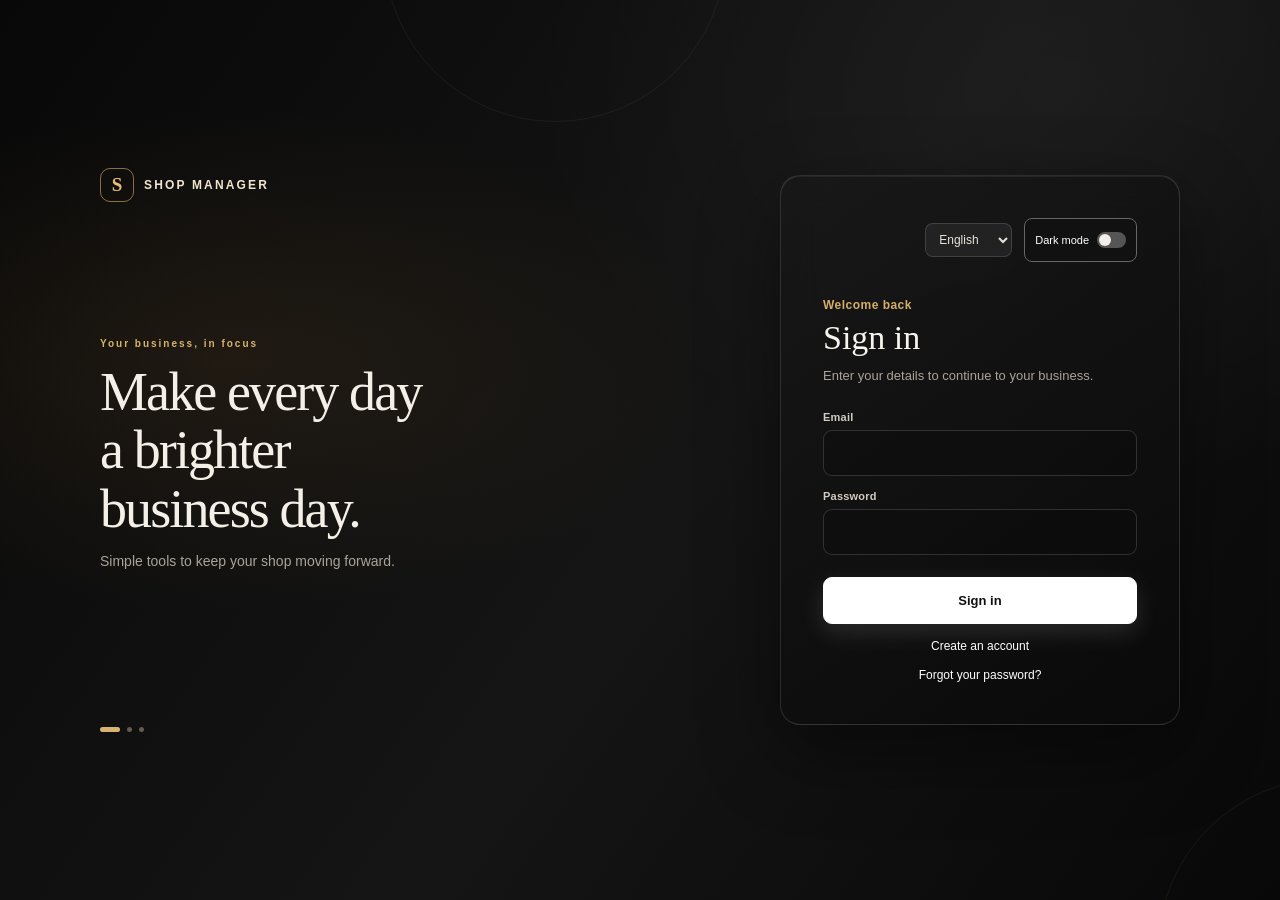
==== commit 5ac2c34e: "colour update" ====
--- a/frontend/index.html
+++ b/frontend/index.html
@@ -120,7 +120,8 @@
               class="theme-toggle"
               id="themeToggle"
               type="button"
-              aria-label="Toggle dark mode"
+              aria-label="Switch to dark mode"
+              aria-pressed="false"
             >
               <span class="theme-toggle__knob"></span>
             </button>
--- a/frontend/css/style.css
+++ b/frontend/css/style.css
@@ -15,42 +15,43 @@
 
 /* ---------- 1. THEME VARIABLES ---------- */
 :root {
-  --bg-from: #cfe3ee;
-  --bg-to: #5b91ae;
-  --sidebar: #285a73;
-  --sidebar-text: #e6f1f6;
-  --surface: #f6fafc; /* card background */
-  --surface-alt: #ffffff;
-  --text: #1f3a4a;
-  --text-muted: #5f7885;
-  --border: #c5d6df;
-  --accent: #4f7a93; /* bars + dark pie slice */
-  --accent-light: #b5c9d6; /* light pie slice */
-  --green: #dff3ea;
+  --bg-from: #ffffff;
+  --bg-to: #ffffff;
+  --sidebar: #f4f4f4;
+  --sidebar-text: #111111;
+  --surface: #ffffff;
+  --surface-alt: #f7f7f7;
+  --text: #111111;
+  --text-muted: #555555;
+  --border: #d8d8d8;
+  --accent: #4f7a93;
+  --accent-light: #b5c9d6;
+  --green: #e8f5ee;
   --green-border: #a9d7c3;
   --green-icon: #2f9e75;
-  --red: #fbe3d9;
+  --red: #fff0eb;
   --red-border: #e9a98d;
   --red-icon: #c8643a;
   --expense: #d99a6c;
   --profit: #3f8a6b;
-  --shadow: 0 2px 6px rgba(20, 50, 70, 0.12);
+  --shadow: 0 2px 8px rgba(0, 0, 0, 0.08);
 }
 
 [data-theme="dark"] {
-  --bg-from: #14232d;
-  --bg-to: #1d3a4b;
-  --sidebar: #0f1d26;
-  --surface: #1c3140;
-  --surface-alt: #243f51;
-  --text: #e4eef3;
-  --text-muted: #94adbb;
-  --border: #35566a;
-  --accent: #6aa3c2;
+  --bg-from: #080808;
+  --bg-to: #080808;
+  --sidebar: #050505;
+  --sidebar-text: #ffffff;
+  --surface: #151515;
+  --surface-alt: #202020;
+  --text: #ffffff;
+  --text-muted: #c0c0c0;
+  --border: #3a3a3a;
+  --accent: #8aaec2;
   --accent-light: #3b5a6d;
-  --green: #1f4a3c;
+  --green: #153526;
   --green-border: #2f7a60;
-  --red: #4d2f25;
+  --red: #3a201a;
   --red-border: #9c5a3f;
   --shadow: 0 2px 6px rgba(0, 0, 0, 0.4);
 }
@@ -107,10 +108,10 @@
   flex-direction: column;
   gap: 14px;
   padding: 0 14px 14px;
-  background: #cde0ea;
+  background: #ffffff;
 }
 [data-theme="dark"] .main {
-  background: #172b38;
+  background: #080808;
 }
 
 .row--middle {
@@ -213,7 +214,7 @@
   font-weight: 700;
 }
 [data-theme="dark"] .nav__item.is-active {
-  background: #172b38;
+  background: #202020;
   color: var(--text);
 }
 
@@ -323,23 +324,46 @@
 /* Light / dark switch */
 .theme-toggle {
   position: relative;
+  display: inline-grid;
+  width: 48px;
+  height: 44px;
+  flex: 0 0 48px;
+  place-items: center;
+  border-radius: 8px;
+  touch-action: manipulation;
+}
+.theme-toggle:focus-visible,
+.auth-theme-toggle:focus-visible {
+  outline: 2px solid #d6ae68;
+  outline-offset: 2px;
+}
+.theme-toggle::before {
+  position: absolute;
   width: 44px;
-  height: 20px;
+  height: 24px;
+  border: 1px solid #222222;
   border-radius: 12px;
-  background: #3f6e8a;
+  background: #222222;
+  content: "";
+}
+[data-theme="dark"] .theme-toggle::before {
+  border-color: #ffffff;
+  background: #ffffff;
 }
 .theme-toggle__knob {
   position: absolute;
-  top: 3px;
-  left: 4px;
+  top: 15px;
+  left: 5px;
   width: 14px;
   height: 14px;
   border-radius: 50%;
-  background: #cfe6f2;
+  background: #ffffff;
+  pointer-events: none;
   transition: transform 0.25s;
 }
 [data-theme="dark"] .theme-toggle__knob {
-  transform: translateX(22px);
+  transform: translateX(24px);
+  background: #111111;
 }
 
 .bell {
@@ -685,7 +709,7 @@
       rgba(255, 255, 255, 0.04),
       transparent 36%
     ),
-    linear-gradient(125deg, #111315, #1a1b1c 54%, #111315);
+    linear-gradient(125deg, #080808, #151515 54%, #080808);
 }
 .auth-screen::before,
 .auth-screen::after {
@@ -791,8 +815,8 @@
   border-radius: 20px;
   background: linear-gradient(
     145deg,
-    rgba(40, 40, 39, 0.82),
-    rgba(25, 26, 27, 0.84)
+    rgba(24, 24, 24, 0.96),
+    rgba(10, 10, 10, 0.96)
   );
   box-shadow:
     0 28px 80px rgba(0, 0, 0, 0.42),
@@ -807,16 +831,24 @@
   margin-bottom: 36px;
 }
 .auth-theme-toggle {
+  position: relative;
+  z-index: 1;
   display: inline-flex;
   align-items: center;
   gap: 8px;
-  min-height: 34px;
-  padding: 5px 9px;
-  border: 1px solid rgba(255, 255, 255, 0.14);
+  min-height: 44px;
+  padding: 6px 10px;
+  border: 1px solid #666666;
   border-radius: 8px;
-  background: rgba(255, 255, 255, 0.06);
-  color: #e8e2d8;
+  background: #111111;
+  color: #ffffff;
   font-size: 11px;
+  touch-action: manipulation;
+  user-select: none;
+  -webkit-tap-highlight-color: transparent;
+}
+.auth-theme-toggle > * {
+  pointer-events: none;
 }
 .auth-theme-toggle__track {
   display: flex;
@@ -825,7 +857,7 @@
   align-items: center;
   padding: 2px;
   border-radius: 10px;
-  background: #55514b;
+  background: #555555;
   transition: background 0.2s ease;
 }
 .auth-theme-toggle__track > span {
@@ -833,13 +865,15 @@
   height: 12px;
   border-radius: 50%;
   background: #f2eee6;
+  pointer-events: none;
   transition: transform 0.2s ease;
 }
 .auth-theme-toggle[aria-pressed="true"] .auth-theme-toggle__track {
-  background: #b68a43;
+  background: #ffffff;
 }
 .auth-theme-toggle[aria-pressed="true"] .auth-theme-toggle__track > span {
   transform: translateX(13px);
+  background: #111111;
 }
 .auth-theme-toggle:focus-visible {
   outline: 2px solid #f0d08f;
@@ -914,11 +948,11 @@
   width: 100%;
   min-height: 47px;
   margin-top: 22px;
-  border: 1px solid #e2bb72;
+  border: 1px solid #ffffff;
   border-radius: 9px;
-  background: linear-gradient(110deg, #d2a65b, #f0d08f 52%, #c5964a);
-  box-shadow: 0 8px 24px rgba(192, 145, 65, 0.19);
-  color: #211a10;
+  background: #ffffff;
+  box-shadow: 0 8px 24px rgba(255, 255, 255, 0.12);
+  color: #111111;
   font-size: 13px;
   font-weight: 800;
   transition:
@@ -926,7 +960,7 @@
     transform 0.2s;
 }
 .auth-submit:hover {
-  filter: brightness(1.07);
+  filter: brightness(0.94);
   transform: translateY(-1px);
 }
 .auth-submit:disabled {
@@ -936,17 +970,17 @@
 }
 .auth-submit:focus-visible,
 .auth-panel .text-button:focus-visible {
-  outline: 2px solid #f0d08f;
+  outline: 2px solid currentColor;
   outline-offset: 3px;
 }
 .auth-panel .text-button {
   margin-top: 15px;
-  color: #d7b36e;
+  color: #ffffff;
   font-size: 12px;
   text-decoration: none;
 }
 .auth-panel .text-button:hover {
-  color: #f0d08f;
+  color: #d8d8d8;
   text-decoration: underline;
   text-underline-offset: 4px;
 }
@@ -965,66 +999,87 @@
   background: rgba(29, 92, 57, 0.25);
 }
 .auth-screen[data-auth-theme="light"] {
-  color: #29251e;
-  background:
-    radial-gradient(
-      ellipse at 18% 40%,
-      rgba(189, 148, 77, 0.12),
-      transparent 33%
-    ),
-    linear-gradient(125deg, #eae5db, #d7d0c4 54%, #eee9df);
+  color: #111111;
+  background: #ffffff;
+}
+.auth-screen[data-auth-theme="light"]::before,
+.auth-screen[data-auth-theme="light"]::after {
+  border-color: #eeeeee;
 }
 .auth-screen[data-auth-theme="light"] .auth-brand,
 .auth-screen[data-auth-theme="light"] .auth-showcase-copy h2 {
-  color: #302a21;
+  color: #111111;
 }
 .auth-screen[data-auth-theme="light"] .auth-kicker,
 .auth-screen[data-auth-theme="light"] .auth-greeting,
 .auth-screen[data-auth-theme="light"] .auth-panel .text-button {
-  color: #805d25;
+  color: #111111;
 }
 .auth-screen[data-auth-theme="light"] .auth-panel .text-button:hover {
-  color: #624619;
+  color: #444444;
 }
 .auth-screen[data-auth-theme="light"] .auth-showcase-copy > p:last-child {
-  color: #686154;
+  color: #555555;
 }
 .auth-screen[data-auth-theme="light"] .auth-panel {
-  border-color: rgba(59, 49, 34, 0.16);
-  background: rgba(255, 253, 248, 0.78);
-  box-shadow: 0 28px 80px rgba(53, 43, 28, 0.2);
+  border-color: #d8d8d8;
+  background: #ffffff;
+  box-shadow: 0 20px 60px rgba(0, 0, 0, 0.12);
 }
 .auth-screen[data-auth-theme="light"] .auth-panel h1 {
-  color: #29251e;
+  color: #111111;
 }
 .auth-screen[data-auth-theme="light"] .auth-copy {
-  color: #716a5e;
+  color: #555555;
 }
 .auth-screen[data-auth-theme="light"] .auth-panel .field {
-  color: #514a3f;
+  color: #222222;
 }
 .auth-screen[data-auth-theme="light"] .auth-panel .field input,
 .auth-screen[data-auth-theme="light"] .auth-panel .field select,
 .auth-screen[data-auth-theme="light"] .auth-panel .field textarea {
-  border-color: rgba(59, 49, 34, 0.19);
-  background: rgba(255, 255, 255, 0.64);
-  color: #29251e;
+  border-color: #cccccc;
+  background: #ffffff;
+  color: #111111;
 }
 .auth-screen[data-auth-theme="light"] .auth-panel .language-select {
-  color: #383226;
+  color: #111111;
 }
 .auth-screen[data-auth-theme="light"] .auth-theme-toggle {
-  border-color: rgba(59, 49, 34, 0.2);
-  background: rgba(255, 255, 255, 0.5);
-  color: #383226;
+  border-color: #111111;
+  background: #ffffff;
+  color: #111111;
+}
+.auth-screen[data-auth-theme="light"] .auth-theme-toggle__track {
+  background: #111111;
+}
+.auth-screen[data-auth-theme="light"] .auth-theme-toggle__track > span {
+  background: #ffffff;
+}
+.auth-screen[data-auth-theme="light"] .auth-theme-toggle__track {
+  background: #111111;
+}
+.auth-screen[data-auth-theme="light"] .auth-theme-toggle[aria-pressed="true"] .auth-theme-toggle__track {
+  background: #111111;
+}
+.auth-screen[data-auth-theme="light"] .auth-theme-toggle[aria-pressed="true"] .auth-theme-toggle__track > span {
+  background: #ffffff;
 }
 .auth-screen[data-auth-theme="light"] .auth-error {
-  color: #822f20;
-  background: #f8e4dc;
+  border-color: #d9a398;
+  color: #6b1d12;
+  background: #fff4f1;
 }
 .auth-screen[data-auth-theme="light"] .auth-error--success {
-  color: #245f46;
-  background: #e3f2e9;
+  border-color: #a5cbb1;
+  color: #16472b;
+  background: #f0fff5;
+}
+.auth-screen[data-auth-theme="light"] .auth-submit {
+  border-color: #111111;
+  background: #111111;
+  box-shadow: 0 8px 24px rgba(0, 0, 0, 0.14);
+  color: #ffffff;
 }
 @media (max-width: 1100px) {
   .auth-showcase-copy h2 {
@@ -1182,6 +1237,34 @@
 }
 .trend-bar:hover {
   opacity: 1;
+}
+.trend-day-hit {
+  fill: transparent;
+  cursor: pointer;
+  touch-action: manipulation;
+}
+.trend-day-hit:hover,
+.trend-day-hit:focus,
+.trend-day-hit.is-selected {
+  fill: rgba(198, 155, 84, 0.14);
+  outline: none;
+}
+.trend-day-hit:focus {
+  stroke: rgba(198, 155, 84, 0.7);
+  stroke-width: 1;
+}
+.trend-touch-details {
+  position: sticky;
+  left: 0;
+  width: fit-content;
+  max-width: 100%;
+  padding: 8px 10px;
+  margin: 4px 0 0;
+  border: 1px solid var(--border);
+  border-radius: 6px;
+  background: var(--surface-alt);
+  color: var(--text);
+  font-size: 12px;
 }
 .trend-help {
   margin: -8px 0 14px;
@@ -1430,6 +1513,9 @@
   }
 }
 @media (max-width: 700px) {
+  .trend-chart {
+    min-width: max(680px, var(--trend-mobile-width, 680px));
+  }
   .app {
     display: block;
     min-height: 100vh;
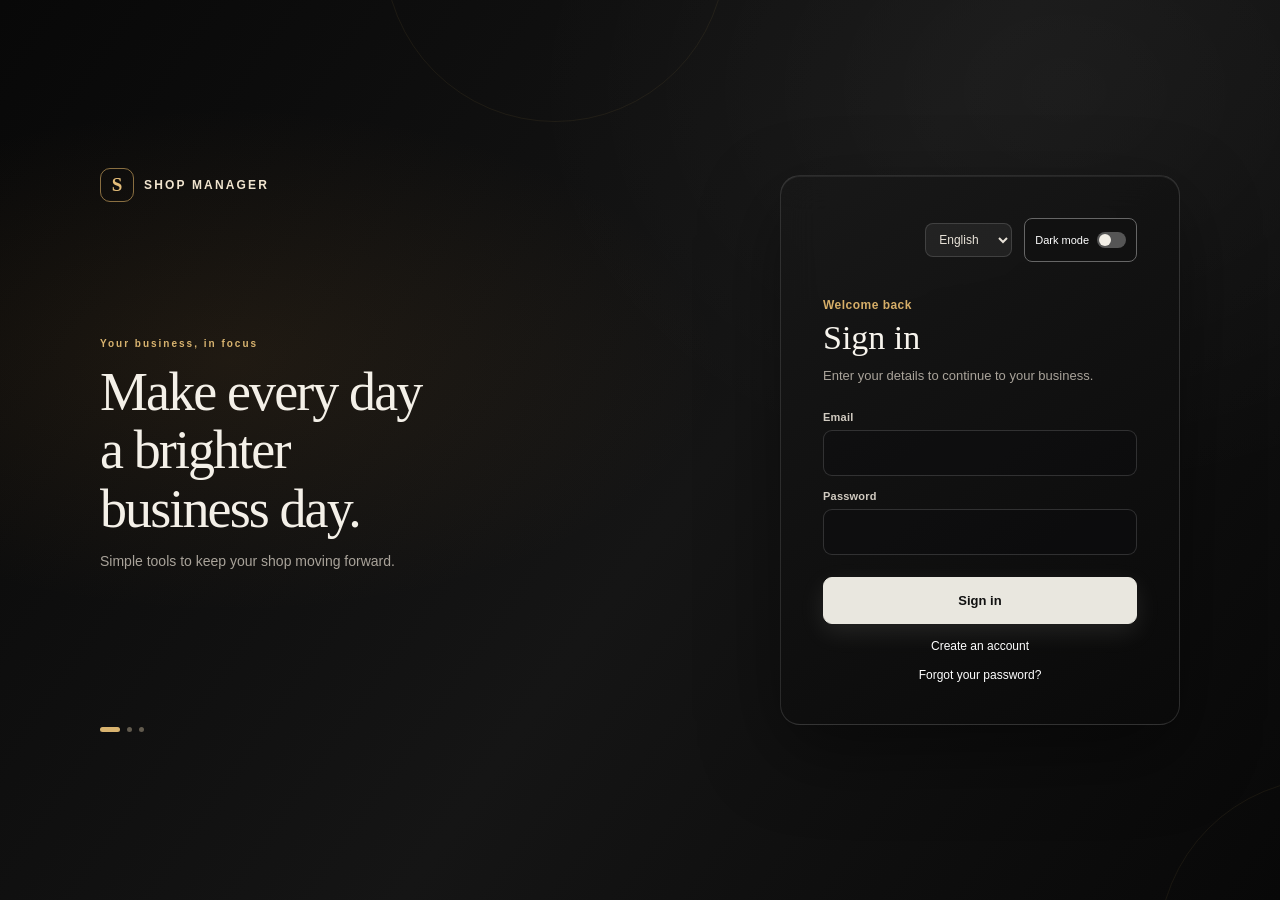
==== commit fc8c06e1: "Add SHOPMANAGER offline foundation" ====
--- a/frontend/index.html
+++ b/frontend/index.html
@@ -5,6 +5,8 @@
     <meta name="viewport" content="width=device-width, initial-scale=1.0" />
     <title>Shop Manager</title>
     <link rel="stylesheet" href="css/style.css" />
+    <link rel="manifest" href="manifest.json" />
+    <meta name="theme-color" content="#2563eb" />
   </head>
   <body>
     <section class="auth-screen" id="authScreen">
@@ -134,5 +136,35 @@
 
     <script src="js/api.js"></script>
     <script src="js/app.js"></script>
+    <script src="js/offline/database.js"></script>
+    <script>
+        document.addEventListener("DOMContentLoaded", async () => {
+            try {
+                await openOfflineDB();
+                console.log("SHOPMANAGER IndexedDB is ready!");
+            } catch (error) {
+                console.error("IndexedDB Error:", error);
+            }
+        });
+    </script>
+
+    <script>
+      if ("serviceWorker" in navigator) {
+        window.addEventListener("load", () => {
+          navigator.serviceWorker
+            .register("./service-worker.js")
+              .then((registration) => {
+                console.log(
+                  "SHOPMANAGER Service Worker registered:",
+                    registration.scope
+                );
+              })
+              .catch((error) => {
+                console.error("Service Worker registration failed:", error);
+              });
+        });
+      }
+    </script>
+          
   </body>
 </html>
--- a/frontend/css/style.css
+++ b/frontend/css/style.css
@@ -15,21 +15,21 @@
 
 /* ---------- 1. THEME VARIABLES ---------- */
 :root {
-  --bg-from: #ffffff;
-  --bg-to: #ffffff;
-  --sidebar: #f4f4f4;
-  --sidebar-text: #111111;
-  --surface: #ffffff;
-  --surface-alt: #f7f7f7;
-  --text: #111111;
-  --text-muted: #555555;
-  --border: #d8d8d8;
+  --bg-from: #f2f0e9;
+  --bg-to: #f2f0e9;
+  --sidebar: #344b4b;
+  --sidebar-text: #f7f4ec;
+  --surface: #f8f7f2;
+  --surface-alt: #eeece5;
+  --text: #292822;
+  --text-muted: #625f56;
+  --border: #d6d3ca;
   --accent: #4f7a93;
   --accent-light: #b5c9d6;
-  --green: #e8f5ee;
+  --green: #e6f0e8;
   --green-border: #a9d7c3;
   --green-icon: #2f9e75;
-  --red: #fff0eb;
+  --red: #f8e9e3;
   --red-border: #e9a98d;
   --red-icon: #c8643a;
   --expense: #d99a6c;
@@ -40,8 +40,8 @@
 [data-theme="dark"] {
   --bg-from: #080808;
   --bg-to: #080808;
-  --sidebar: #050505;
-  --sidebar-text: #ffffff;
+  --sidebar: #111c1b;
+  --sidebar-text: #f4f5f2;
   --surface: #151515;
   --surface-alt: #202020;
   --text: #ffffff;
@@ -108,7 +108,7 @@
   flex-direction: column;
   gap: 14px;
   padding: 0 14px 14px;
-  background: #ffffff;
+  background: var(--bg-from);
 }
 [data-theme="dark"] .main {
   background: #080808;
@@ -209,13 +209,13 @@
 
 /* The active item looks like a tab merged into the page */
 .nav__item.is-active {
-  background: #e4eff5;
-  color: var(--sidebar);
+  background: #f2f0e9;
+  color: #263a39;
   font-weight: 700;
 }
 [data-theme="dark"] .nav__item.is-active {
-  background: #202020;
-  color: var(--text);
+  background: #2b3938;
+  color: #ffffff;
 }
 
 .nav__icon {
@@ -347,8 +347,8 @@
   content: "";
 }
 [data-theme="dark"] .theme-toggle::before {
-  border-color: #ffffff;
-  background: #ffffff;
+  border-color: #e9e7df;
+  background: #e9e7df;
 }
 .theme-toggle__knob {
   position: absolute;
@@ -357,7 +357,7 @@
   width: 14px;
   height: 14px;
   border-radius: 50%;
-  background: #ffffff;
+  background: #f2f0e9;
   pointer-events: none;
   transition: transform 0.25s;
 }
@@ -869,7 +869,7 @@
   transition: transform 0.2s ease;
 }
 .auth-theme-toggle[aria-pressed="true"] .auth-theme-toggle__track {
-  background: #ffffff;
+  background: #e9e7df;
 }
 .auth-theme-toggle[aria-pressed="true"] .auth-theme-toggle__track > span {
   transform: translateX(13px);
@@ -948,10 +948,10 @@
   width: 100%;
   min-height: 47px;
   margin-top: 22px;
-  border: 1px solid #ffffff;
+  border: 1px solid #e9e7df;
   border-radius: 9px;
-  background: #ffffff;
-  box-shadow: 0 8px 24px rgba(255, 255, 255, 0.12);
+  background: #e9e7df;
+  box-shadow: 0 8px 24px rgba(233, 231, 223, 0.1);
   color: #111111;
   font-size: 13px;
   font-weight: 800;
@@ -999,87 +999,81 @@
   background: rgba(29, 92, 57, 0.25);
 }
 .auth-screen[data-auth-theme="light"] {
-  color: #111111;
-  background: #ffffff;
+  color: #292822;
+  background: #f2f0e9;
 }
 .auth-screen[data-auth-theme="light"]::before,
 .auth-screen[data-auth-theme="light"]::after {
-  border-color: #eeeeee;
+  border-color: #e5e2d9;
 }
 .auth-screen[data-auth-theme="light"] .auth-brand,
 .auth-screen[data-auth-theme="light"] .auth-showcase-copy h2 {
-  color: #111111;
+  color: #292822;
 }
 .auth-screen[data-auth-theme="light"] .auth-kicker,
 .auth-screen[data-auth-theme="light"] .auth-greeting,
 .auth-screen[data-auth-theme="light"] .auth-panel .text-button {
-  color: #111111;
+  color: #6a512b;
 }
 .auth-screen[data-auth-theme="light"] .auth-panel .text-button:hover {
-  color: #444444;
+  color: #514d44;
 }
 .auth-screen[data-auth-theme="light"] .auth-showcase-copy > p:last-child {
-  color: #555555;
+  color: #625f56;
 }
 .auth-screen[data-auth-theme="light"] .auth-panel {
-  border-color: #d8d8d8;
-  background: #ffffff;
+  border-color: #d6d3ca;
+  background: #f8f7f2;
   box-shadow: 0 20px 60px rgba(0, 0, 0, 0.12);
 }
 .auth-screen[data-auth-theme="light"] .auth-panel h1 {
-  color: #111111;
+  color: #292822;
 }
 .auth-screen[data-auth-theme="light"] .auth-copy {
-  color: #555555;
+  color: #625f56;
 }
 .auth-screen[data-auth-theme="light"] .auth-panel .field {
-  color: #222222;
+  color: #39372f;
 }
 .auth-screen[data-auth-theme="light"] .auth-panel .field input,
 .auth-screen[data-auth-theme="light"] .auth-panel .field select,
 .auth-screen[data-auth-theme="light"] .auth-panel .field textarea {
-  border-color: #cccccc;
-  background: #ffffff;
-  color: #111111;
+  border-color: #d1cec5;
+  background: #f2f0e9;
+  color: #292822;
 }
 .auth-screen[data-auth-theme="light"] .auth-panel .language-select {
-  color: #111111;
+  color: #292822;
 }
 .auth-screen[data-auth-theme="light"] .auth-theme-toggle {
-  border-color: #111111;
-  background: #ffffff;
-  color: #111111;
-}
-.auth-screen[data-auth-theme="light"] .auth-theme-toggle__track {
-  background: #111111;
+  border-color: #d1cec5;
+  background: #eeece5;
+  color: #292822;
 }
 .auth-screen[data-auth-theme="light"] .auth-theme-toggle__track > span {
-  background: #ffffff;
-}
-.auth-screen[data-auth-theme="light"] .auth-theme-toggle__track {
-  background: #111111;
+  background: #f2f0e9;
 }
 .auth-screen[data-auth-theme="light"] .auth-theme-toggle[aria-pressed="true"] .auth-theme-toggle__track {
-  background: #111111;
+  background: #77736a;
 }
 .auth-screen[data-auth-theme="light"] .auth-theme-toggle[aria-pressed="true"] .auth-theme-toggle__track > span {
-  background: #ffffff;
+  background: #f2f0e9;
 }
 .auth-screen[data-auth-theme="light"] .auth-error {
   border-color: #d9a398;
   color: #6b1d12;
-  background: #fff4f1;
+  background: #f8e9e3;
 }
 .auth-screen[data-auth-theme="light"] .auth-error--success {
   border-color: #a5cbb1;
   color: #16472b;
-  background: #f0fff5;
+  background: #e6f0e8;
 }
 .auth-screen[data-auth-theme="light"] .auth-submit {
-  border-color: #111111;
-  background: #111111;
-  box-shadow: 0 8px 24px rgba(0, 0, 0, 0.14);
-  color: #ffffff;
+  border-color: #d6d3ca;
+  background: #e9e7df;
+  box-shadow: 0 8px 24px rgba(41, 40, 34, 0.1);
+  color: #292822;
 }
 @media (max-width: 1100px) {
   .auth-showcase-copy h2 {
